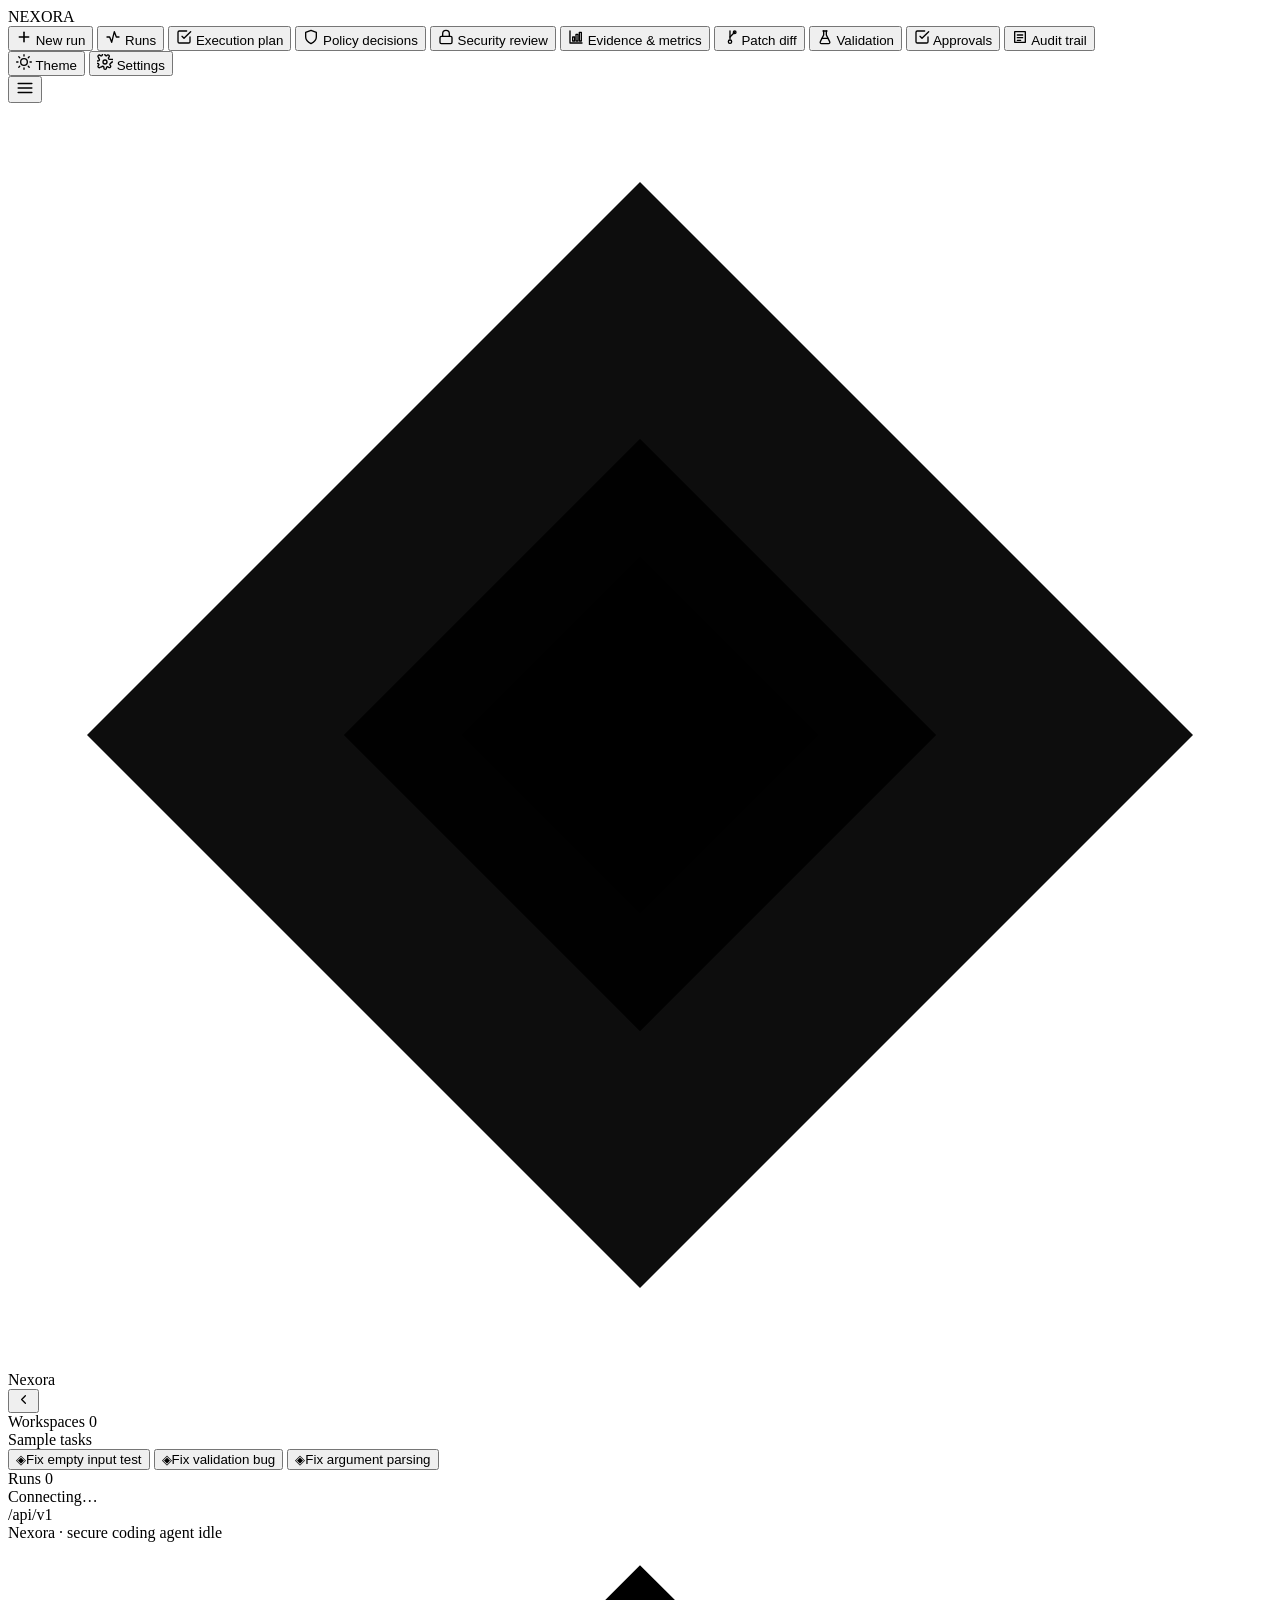
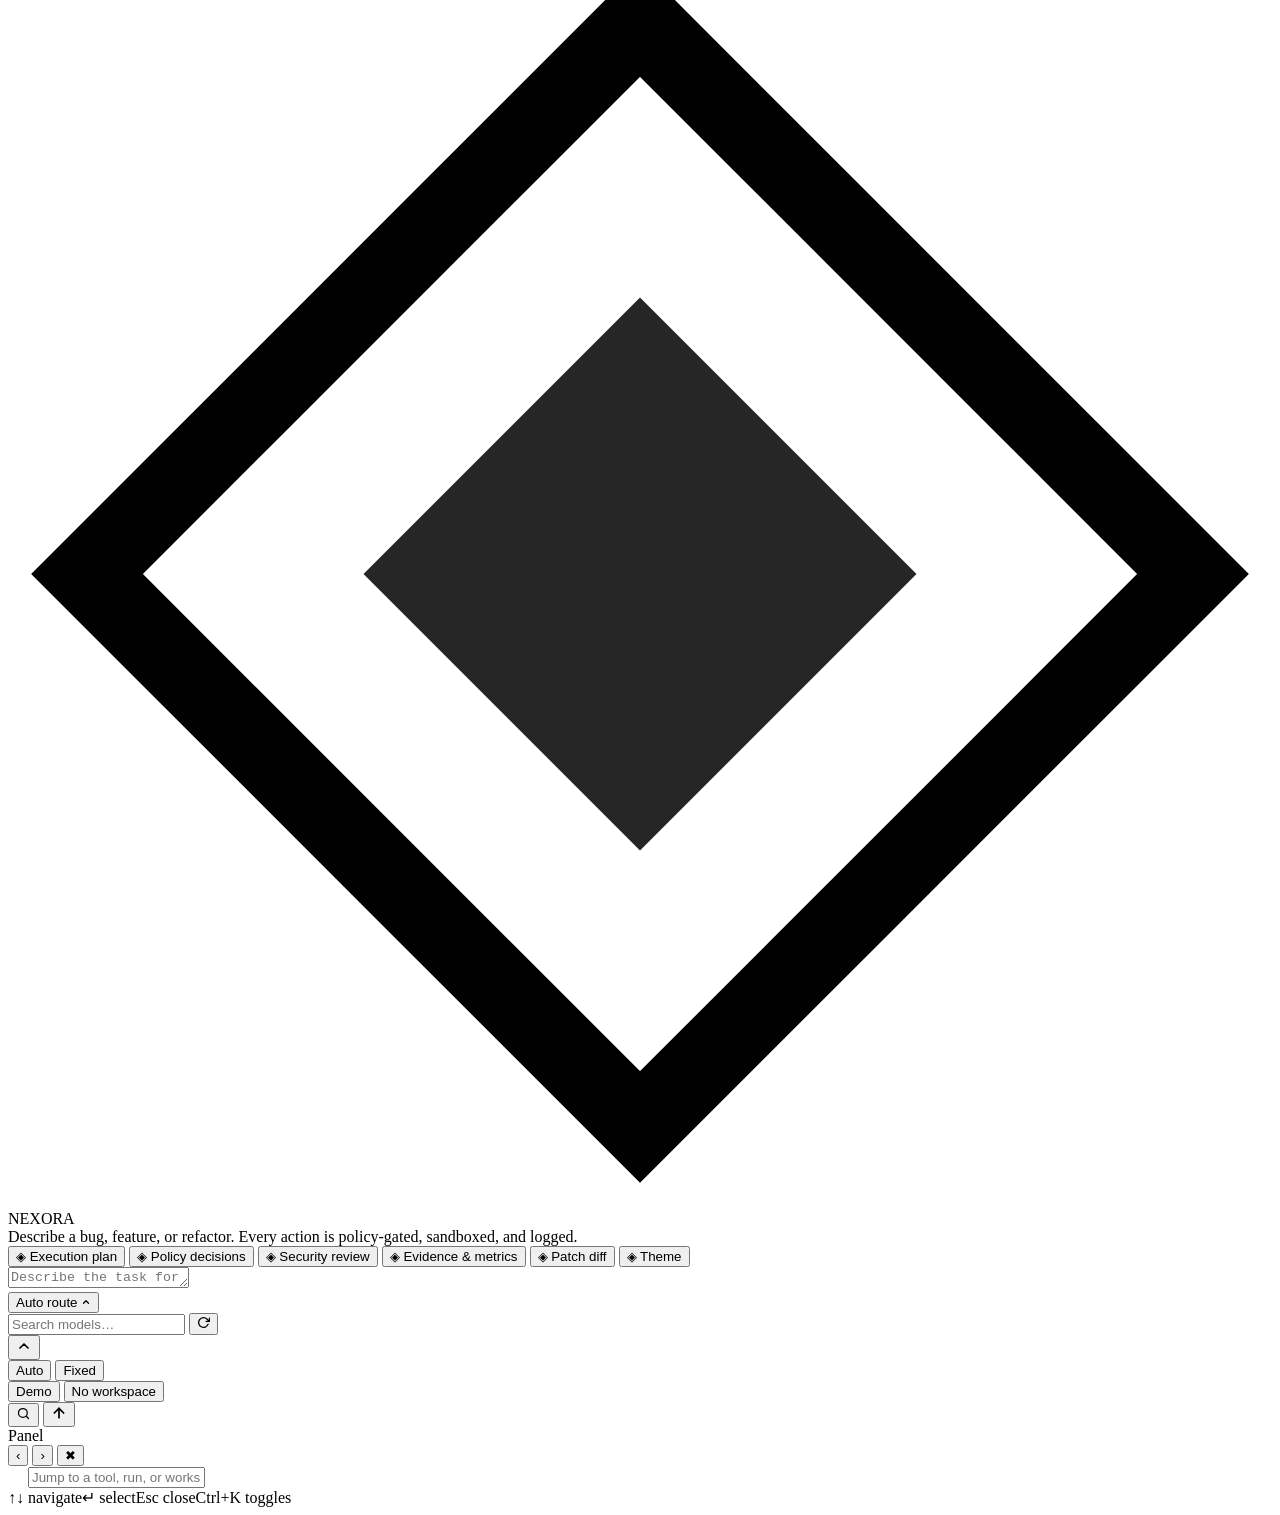
==== nexora/frontend/index.html @ 31b17d99 "Add Nexora implementation: backend, frontend, architecture docs, and fixtures" ====
﻿<!DOCTYPE html>
<html lang="en">
<head>
  <meta charset="UTF-8">
  <meta name="viewport" content="width=device-width, initial-scale=1.0">
  <meta name="description" content="Nexora — secure, token-efficient adaptive coding agent">
  <title>Nexora</title>
  <link rel="icon" href="data:image/svg+xml,%3Csvg xmlns='http://www.w3.org/2000/svg' viewBox='0 0 32 32'%3E%3Cpath d='M16 3 29 16 16 29 3 16Z' fill='%2300d4ff'/%3E%3Cpath d='M16 9l7 7-7 7-7-7Z' fill='%23ffd700'/%3E%3C/svg%3E">
  <link rel="stylesheet" href="/styles/odysseus.css?v=5">
  <link rel="stylesheet" href="/styles/theme-neon-gold.css?v=5">
</head>
<body>

  <!-- ============================================================ boot -->
  <div id="app-loader">
    <div class="loader-mark">NEXO<span class="gold">RA</span></div>
    <div class="loader-bar"><i></i></div>
  </div>

  <!-- ============================================================ icon rail -->
  <div class="icon-rail" id="icon-rail" role="navigation" aria-label="Tool rail">
    <div class="rail-resize-handle" id="rail-resize-handle" aria-hidden="true"></div>

    <button class="icon-rail-btn rail-new-chat" id="rail-new-run" title="New run">
      <svg width="16" height="16" viewBox="0 0 24 24" fill="none" stroke="currentColor" stroke-width="2.4" stroke-linecap="round" stroke-linejoin="round"><line x1="12" y1="5" x2="12" y2="19"/><line x1="5" y1="12" x2="19" y2="12"/></svg>
      <span class="rail-hover-label">New run</span>
    </button>

    <button class="icon-rail-btn" data-tool="runs" title="Runs">
      <svg width="16" height="16" viewBox="0 0 24 24" fill="none" stroke="currentColor" stroke-width="2" stroke-linecap="round" stroke-linejoin="round"><path d="M3 12h4l3 8 4-16 3 8h4"/></svg>
      <span class="rail-hover-label">Runs</span>
    </button>
    <button class="icon-rail-btn" data-tool="plan" title="Plan">
      <svg width="16" height="16" viewBox="0 0 24 24" fill="none" stroke="currentColor" stroke-width="2" stroke-linecap="round" stroke-linejoin="round"><path d="M9 11l3 3L22 4"/><path d="M21 12v7a2 2 0 0 1-2 2H5a2 2 0 0 1-2-2V5a2 2 0 0 1 2-2h11"/></svg>
      <span class="rail-hover-label">Execution plan</span>
    </button>
    <button class="icon-rail-btn" data-tool="policy" title="Policy feed">
      <svg width="16" height="16" viewBox="0 0 24 24" fill="none" stroke="currentColor" stroke-width="2" stroke-linecap="round" stroke-linejoin="round"><path d="M12 22s8-4 8-10V5l-8-3-8 3v7c0 6 8 10 8 10z"/></svg>
      <span class="rail-hover-label">Policy decisions</span>
    </button>
    <button class="icon-rail-btn" data-tool="security" title="Security review">
      <svg width="16" height="16" viewBox="0 0 24 24" fill="none" stroke="currentColor" stroke-width="2" stroke-linecap="round" stroke-linejoin="round"><rect x="3" y="11" width="18" height="11" rx="2"/><path d="M7 11V7a5 5 0 0 1 10 0v4"/></svg>
      <span class="rail-hover-label">Security review</span>
    </button>
    <button class="icon-rail-btn" data-tool="evidence" title="Evidence">
      <svg width="16" height="16" viewBox="0 0 24 24" fill="none" stroke="currentColor" stroke-width="2" stroke-linecap="round" stroke-linejoin="round"><path d="M3 3v18h18"/><rect x="7" y="12" width="3" height="6"/><rect x="12" y="8" width="3" height="10"/><rect x="17" y="5" width="3" height="13"/></svg>
      <span class="rail-hover-label">Evidence &amp; metrics</span>
    </button>
    <button class="icon-rail-btn" data-tool="patch" title="Patch diff">
      <svg width="16" height="16" viewBox="0 0 24 24" fill="none" stroke="currentColor" stroke-width="2" stroke-linecap="round" stroke-linejoin="round"><path d="M12 3v12"/><circle cx="12" cy="19" r="2.5"/><path d="M19 5l-7 7"/><circle cx="19" cy="5" r="2"/></svg>
      <span class="rail-hover-label">Patch diff</span>
    </button>
    <button class="icon-rail-btn" data-tool="tests" title="Validation">
      <svg width="16" height="16" viewBox="0 0 24 24" fill="none" stroke="currentColor" stroke-width="2" stroke-linecap="round" stroke-linejoin="round"><path d="M9 3h6"/><path d="M10 3v6L5 19a2 2 0 0 0 1.7 3h10.6A2 2 0 0 0 19 19l-5-10V3"/></><path d="M7.5 14h9"/></svg>
      <span class="rail-hover-label">Validation</span>
    </button>
    <button class="icon-rail-btn" data-tool="approvals" title="Approvals">
      <svg width="16" height="16" viewBox="0 0 24 24" fill="none" stroke="currentColor" stroke-width="2" stroke-linecap="round" stroke-linejoin="round"><path d="M9 11l3 3L22 4"/><path d="M21 12v7a2 2 0 0 1-2 2H5a2 2 0 0 1-2-2V5a2 2 0 0 1 2-2h11"/></svg>
      <span class="rail-hover-label">Approvals</span>
    </button>
    <button class="icon-rail-btn" data-tool="audit" title="Audit trail">
      <svg width="16" height="16" viewBox="0 0 24 24" fill="none" stroke="currentColor" stroke-width="2" stroke-linecap="round" stroke-linejoin="round"><path d="M4 4h16v16H4z"/><path d="M8 9h8M8 13h8M8 17h5"/></svg>
      <span class="rail-hover-label">Audit trail</span>
    </button>

    <div class="rail-separator"></div>
    <div class="rail-spacer"></div>
    <div class="rail-separator"></div>

    <button class="icon-rail-btn" data-tool="theme" title="Theme">
      <svg width="16" height="16" viewBox="0 0 24 24" fill="none" stroke="currentColor" stroke-width="2" stroke-linecap="round" stroke-linejoin="round"><circle cx="12" cy="12" r="5"/><path d="M12 1v2M12 21v2M4.2 4.2l1.4 1.4M18.4 18.4l1.4 1.4M1 12h2M21 12h2M4.2 19.8l1.4-1.4M18.4 5.6l1.4-1.4"/></svg>
      <span class="rail-hover-label">Theme</span>
    </button>
    <button class="icon-rail-btn" data-tool="settings" title="Settings">
      <svg width="16" height="16" viewBox="0 0 24 24" fill="none" stroke="currentColor" stroke-width="2" stroke-linecap="round" stroke-linejoin="round"><circle cx="12" cy="12" r="3"/><path d="M19.4 15a1.6 1.6 0 0 0 .3 1.8l.1.1a2 2 0 1 1-2.8 2.8l-.1-.1a1.6 1.6 0 0 0-2.7 1.1V21a2 2 0 1 1-4 0v-.1A1.6 1.6 0 0 0 7 19.4a1.6 1.6 0 0 0-1.8.3l-.1.1a2 2 0 1 1-2.8-2.8l.1-.1a1.6 1.6 0 0 0-1.1-2.7H1a2 2 0 1 1 0-4h.1A1.6 1.6 0 0 0 2.6 7a1.6 1.6 0 0 0-.3-1.8l-.1-.1a2 2 0 1 1 2.8-2.8l.1.1a1.6 1.6 0 0 0 1.8.3H7a1.6 1.6 0 0 0 1-1.5V1a2 2 0 1 1 4 0v.1a1.6 1.6 0 0 0 1 1.5 1.6 1.6 0 0 0 1.8-.3l.1-.1a2 2 0 1 1 2.8 2.8l-.1.1a1.6 1.6 0 0 0-.3 1.8V7a1.6 1.6 0 0 0 1.5 1H23a2 2 0 1 1 0 4h-.1a1.6 1.6 0 0 0-1.5 1z"/></svg>
      <span class="rail-hover-label">Settings</span>
    </button>
  </div>

  <button class="hamburger-btn" id="hamburger-btn" title="Toggle sidebar (Ctrl+B)" aria-label="Toggle sidebar">
    <svg width="18" height="18" viewBox="0 0 24 24" fill="none" stroke="currentColor" stroke-width="2.2" stroke-linecap="round"><line x1="3" y1="6" x2="21" y2="6"/><line x1="3" y1="12" x2="21" y2="12"/><line x1="3" y1="18" x2="21" y2="18"/></svg>
  </button>

  <!-- ============================================================ sidebar -->
  <nav class="sidebar" id="sidebar" aria-label="Sidebar">
    <div class="sidebar-resize-handle" id="sidebar-resize-handle" aria-hidden="true"></div>

    <div class="sidebar-header">
      <div class="sidebar-brand" id="sidebar-brand" title="New run">
        <svg viewBox="0 0 32 32" aria-hidden="true">
          <defs>
            <linearGradient id="nxG" x1="0%" y1="0%" x2="100%" y2="100%">
              <stop offset="0%" stop-color="var(--accent)"/>
              <stop offset="100%" stop-color="var(--gold)"/>
            </linearGradient>
          </defs>
          <path d="M16 2 30 16 16 30 2 16Z" fill="url(#nxG)" opacity="0.95"/>
          <path d="M16 8.5 23.5 16 16 23.5 8.5 16Z" fill="var(--bg)" opacity="0.9"/>
          <path d="M16 11.5 20.5 16 16 20.5 11.5 16Z" fill="var(--gold)"/>
        </svg>
        <span class="sidebar-brand-title">Nex<span class="gold">ora</span></span>
      </div>
      <button class="btn-icon" id="btn-collapse-sidebar" title="Collapse sidebar" aria-label="Collapse sidebar">
        <svg width="15" height="15" viewBox="0 0 24 24" fill="none" stroke="currentColor" stroke-width="2" stroke-linecap="round" stroke-linejoin="round"><polyline points="15 18 9 12 15 6"/></svg>
      </button>
    </div>

    <div class="sidebar-body">
      <div class="sidebar-section">
        <div class="section-label">
          <span>Workspaces</span>
          <span class="count" id="ws-count">0</span>
        </div>
        <div id="nav-workspaces" role="listbox" aria-label="Workspaces"></div>
      </div>

      <div class="sidebar-section">
        <div class="section-label">
          <span>Sample tasks</span>
        </div>
        <button class="list-item sample-task" data-sample="calculator">
          <span class="lead-ico">◈</span><span class="grow">Fix empty input test</span>
        </button>
        <button class="list-item sample-task" data-sample="api">
          <span class="lead-ico">◈</span><span class="grow">Fix validation bug</span>
        </button>
        <button class="list-item sample-task" data-sample="cli">
          <span class="lead-ico">◈</span><span class="grow">Fix argument parsing</span>
        </button>
      </div>

      <div class="sidebar-section">
        <div class="section-label">
          <span>Runs</span>
          <span class="count" id="runs-count">0</span>
        </div>
        <div id="nav-runs" role="list"></div>
      </div>
    </div>

    <div class="sidebar-user-bar">
      <div class="conn-row">
        <span class="conn-dot" id="conn-dot"></span>
        <span class="grow" id="conn-text">Connecting…</span>
      </div>
      <div class="sidebar-user-meta" id="conn-meta">/api/v1</div>
    </div>
  </nav>

  <!-- ============================================================ chat -->
  <main class="chat-container welcome-active" id="chat-container" aria-label="Chat area">

    <div class="chat-top-bar">
      <div class="chat-meta-overlay" id="chat-meta">
        <span class="chat-meta-title" id="chat-meta-title">Nexora · secure coding agent</span>
        <span class="chat-status-pill" id="chat-status">idle</span>
        <span class="chat-cost" id="chat-cost" hidden>0 tok</span>
      </div>
    </div>

    <div id="welcome-screen" class="welcome-screen">
      <div class="welcome-name">
        <svg viewBox="0 0 32 32" aria-hidden="true">
          <path d="M16 2 30 16 16 30 2 16Z" fill="none" stroke="currentColor" stroke-width="2"/>
          <path d="M16 9 23 16 16 23 9 16Z" fill="currentColor" opacity="0.85"/>
        </svg>
        <span>NEX<span class="gold">ORA</span></span>
      </div>
      <div class="welcome-sub" id="welcome-sub">Describe a bug, feature, or refactor. Every action is policy-gated, sandboxed, and logged.</div>
      <div class="welcome-tip" id="welcome-tip"></div>
      <div class="welcome-chips">
        <button class="welcome-chip" data-tool="plan">◈ Execution plan</button>
        <button class="welcome-chip" data-tool="policy">◈ Policy decisions</button>
        <button class="welcome-chip" data-tool="security">◈ Security review</button>
        <button class="welcome-chip" data-tool="evidence">◈ Evidence &amp; metrics</button>
        <button class="welcome-chip" data-tool="patch">◈ Patch diff</button>
        <button class="welcome-chip" data-tool="theme">◈ Theme</button>
      </div>
    </div>

    <div id="chat-history" class="chat-history" role="log" aria-live="polite"></div>

    <div class="attach-strip" id="attach-strip"></div>

    <!-- composer -->
    <div class="chat-input-bar" id="chat-input-bar">
      <div class="chat-input-top">
        <div id="message-ghost" class="ghost-text-overlay" aria-hidden="true"></div>
        <textarea id="message" rows="1" autocomplete="off" aria-label="Task input" placeholder="Describe the task for the agent…"></textarea>

        <div class="model-picker-wrap" id="model-picker-wrap">
          <button type="button" class="model-picker-btn" id="model-picker-btn" title="Routing / model">
            <span id="model-picker-label">Auto route</span>
            <svg width="10" height="10" viewBox="0 0 24 24" fill="none" stroke="currentColor" stroke-width="3" stroke-linecap="round" stroke-linejoin="round"><polyline points="6 15 12 9 18 15"/></svg>
          </button>
          <div class="model-picker-menu hidden" id="model-picker-menu">
            <div class="model-picker-search-row">
              <input type="text" id="model-picker-search" class="model-picker-search" placeholder="Search models…" autocomplete="off" aria-label="Search models">
              <button class="btn-icon" id="model-picker-refresh" title="Reload model registry" aria-label="Reload model registry">
                <svg width="13" height="13" viewBox="0 0 24 24" fill="none" stroke="currentColor" stroke-width="2.4" stroke-linecap="round" stroke-linejoin="round"><polyline points="23 4 23 10 17 10"/><path d="M20.5 15a9 9 0 1 1-2.1-9.4L23 10"/></svg>
              </button>
            </div>
            <div class="model-picker-list" id="model-picker-list"></div>
          </div>
        </div>
      </div>

      <div class="pinned-tools-bar" id="pinned-tools-bar"></div>

      <div class="chat-input-bottom">
        <div class="chat-input-left">
          <div class="overflow-wrapper">
            <button type="button" class="input-icon-btn" id="overflow-plus-btn" title="Tools" aria-label="Tools" aria-haspopup="true" aria-expanded="false">
              <svg width="16" height="16" viewBox="0 0 24 24" fill="none" stroke="currentColor" stroke-width="2.5" stroke-linecap="round" stroke-linejoin="round"><polyline points="6 15 12 9 18 15"/></svg>
            </button>
            <div id="overflow-menu" class="overflow-menu hidden" role="menu"></div>
          </div>

          <div class="mode-toggle" id="routing-mode-toggle" role="group" aria-label="Routing mode">
            <button type="button" data-mode="auto" class="active">Auto</button>
            <button type="button" data-mode="fixed">Fixed</button>
          </div>

          <button class="budget-chip" id="budget-chip" title="Budget profile">Demo</button>
          <button class="budget-chip" id="workspace-chip" title="Workspace">No workspace</button>
        </div>

        <div class="chat-input-right">
          <button class="btn-icon" id="btn-cmdk" title="Command palette (Ctrl+K)" aria-label="Command palette">
            <svg width="15" height="15" viewBox="0 0 24 24" fill="none" stroke="currentColor" stroke-width="2" stroke-linecap="round"><circle cx="11" cy="11" r="7"/><path d="M20 20l-3.5-3.5"/></svg>
          </button>
          <button class="send-btn" id="send-btn" title="Run task" aria-label="Run task">
            <svg width="16" height="16" viewBox="0 0 24 24" fill="none" stroke="currentColor" stroke-width="2.6" stroke-linecap="round" stroke-linejoin="round"><line x1="12" y1="19" x2="12" y2="5"/><polyline points="5 12 12 5 19 12"/></svg>
          </button>
        </div>
      </div>
    </div>
  </main>

  <!-- ============================================================ tool modal -->
  <div class="modal hidden" id="tool-modal" role="dialog" aria-modal="true" aria-labelledby="tool-modal-title">
    <div class="modal-content" id="tool-modal-content">
      <div class="modal-header" id="tool-modal-header">
        <div class="modal-title">
          <span id="tool-modal-title">Panel</span>
          <span class="modal-subtitle" id="tool-modal-subtitle"></span>
        </div>
        <button class="btn-icon" id="tool-modal-prev" title="Previous panel" aria-label="Previous panel">‹</button>
        <button class="btn-icon" id="tool-modal-next" title="Next panel" aria-label="Next panel">›</button>
        <button class="close-btn" id="tool-modal-close" aria-label="Close">✖</button>
      </div>
      <nav class="admin-tabs" id="tool-modal-tabs"></nav>
      <div class="modal-body" id="tool-modal-body"></div>
      <div class="modal-footer" id="tool-modal-footer"></div>
    </div>
  </div>

  <!-- ============================================================ command palette -->
  <div class="cmdk-overlay hidden" id="cmdk-overlay">
    <div class="cmdk" role="dialog" aria-modal="true" aria-label="Command palette">
      <div class="cmdk-input-row">
        <svg width="16" height="16" viewBox="0 0 24 24" fill="none" stroke="var(--color-muted)" stroke-width="2" stroke-linecap="round"><circle cx="11" cy="11" r="7"/><path d="M20 20l-3.5-3.5"/></svg>
        <input type="text" id="cmdk-input" class="cmdk-input" placeholder="Jump to a tool, run, or workspace…" autocomplete="off" aria-label="Command palette input">
      </div>
      <div class="cmdk-list" id="cmdk-list"></div>
      <div class="cmdk-foot">
        <span>↑↓ navigate</span><span>↵ select</span><span>Esc close</span><span>Ctrl+K toggles</span>
      </div>
    </div>
  </div>

  <div class="toast-container" id="toast-container" aria-live="polite"></div>

  <script type="module" src="/js/app.js?v=5"></script>
</body>
</html>
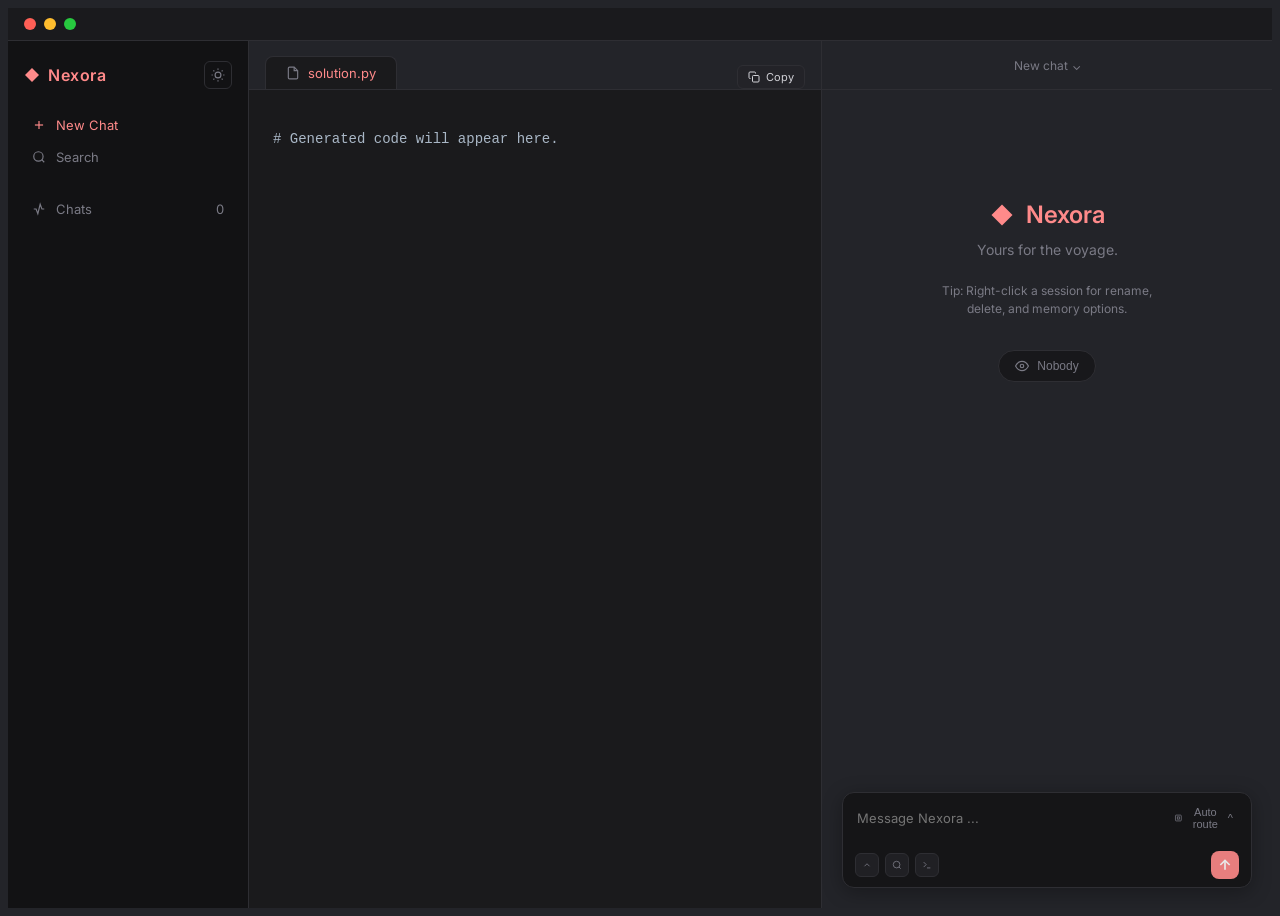
==== commit 16bc596a: "feat(agent): repair IDE interface and implement LLM token optimization suite - Fix frontend code pan" ====
--- a/nexora/frontend/index.html
+++ b/nexora/frontend/index.html
@@ -1,276 +1,419 @@
-﻿<!DOCTYPE html>
+<!DOCTYPE html>
 <html lang="en">
 <head>
   <meta charset="UTF-8">
   <meta name="viewport" content="width=device-width, initial-scale=1.0">
   <meta name="description" content="Nexora — secure, token-efficient adaptive coding agent">
   <title>Nexora</title>
-  <link rel="icon" href="data:image/svg+xml,%3Csvg xmlns='http://www.w3.org/2000/svg' viewBox='0 0 32 32'%3E%3Cpath d='M16 3 29 16 16 29 3 16Z' fill='%2300d4ff'/%3E%3Cpath d='M16 9l7 7-7 7-7-7Z' fill='%23ffd700'/%3E%3C/svg%3E">
-  <link rel="stylesheet" href="/styles/odysseus.css?v=5">
-  <link rel="stylesheet" href="/styles/theme-neon-gold.css?v=5">
+  <style>
+    @import url('https://fonts.googleapis.com/css2?family=Inter:wght@400;500;600&family=JetBrains+Mono:wght@400;500&display=swap');
+
+    :root {
+      --bg-main: #232429;
+      --bg-sidebar: #121214;
+      --bg-input: #151517;
+      --text-dim: #7a7a85;
+      --text-light: #d1d1d6;
+      --brand: #ff8a8a; /* Odysseus Red */
+      --green: #4ade80;
+      --border: #2e2e33;
+      --border-light: #3e3e44;
+      
+      font-family: 'Inter', system-ui, sans-serif;
+      font-size: 13px;
+      color: var(--text-dim);
+    }
+    
+    :root.light {
+      --bg-main: #f3f4f6;
+      --bg-sidebar: #ffffff;
+      --bg-input: #ffffff;
+      --text-dim: #64748b;
+      --text-light: #0f172a;
+      --brand: #e11d48;
+      --border: #e2e8f0;
+      --border-light: #cbd5e1;
+    }
+    :root.light body { background-color: var(--bg-main); color: var(--text-dim); }
+    :root.light .titlebar { background-color: #e2e8f0; }
+    :root.light .ide-pane { background-color: #f8fafc; }
+    :root.light .ide-tabs { background-color: #f1f5f9; }
+    :root.light .ide-tab { background-color: #ffffff; color: var(--text-light); }
+    :root.light .ide-content { color: #1e293b; }
+    :root.light .msg { background: #ffffff; color: var(--text-light); }
+    :root.light .msg-user { background: #e2e8f0; }
+    :root.light .btn-nobody { background: #ffffff; }
+    :root.light .action-btn { background: #ffffff; color: var(--text-dim); }
+    :root.light .input-wrapper { background-color: var(--bg-input); }
+    :root.light #nav-runs .list-item:hover, :root.light #nav-runs .list-item.active { background: #e2e8f0; color: var(--text-light); }
+    
+    .theme-toggle-btn { background: transparent; border: 1px solid var(--border); color: var(--text-dim); width: 28px; height: 28px; border-radius: 6px; display: flex; align-items: center; justify-content: center; cursor: pointer; transition: all 0.2s; }
+    .theme-toggle-btn:hover { color: var(--brand); border-color: var(--brand); }
+    .ide-action-btn { background: #232328; border: 1px solid var(--border); color: var(--text-light); padding: 4px 10px; border-radius: 6px; font-size: 11px; font-family: inherit; display: flex; align-items: center; gap: 6px; cursor: pointer; transition: all 0.2s; }
+    .ide-action-btn:hover { background: #2f2f35; color: var(--brand); border-color: var(--brand); }
+    :root.light .ide-action-btn { background: #ffffff; border-color: #e2e8f0; color: #1e293b; }
+    body { background-color: var(--bg-main); display: flex; flex-direction: column; height: 100vh; overflow: hidden; }
+
+    /* Fake macOS Titlebar */
+    .titlebar {
+      height: 32px; background-color: #1a1a1d; display: flex; align-items: center; padding: 0 16px; border-bottom: 1px solid var(--border); -webkit-app-region: drag;
+    }
+    .traffic-lights { display: flex; gap: 8px; }
+    .traffic-lights div { width: 12px; height: 12px; border-radius: 50%; }
+    .close-btn-mac { background-color: #ff5f56; }
+    .min-btn-mac { background-color: #ffbd2e; }
+    .max-btn-mac { background-color: #27c93f; }
+
+    /* App Body Split Layout */
+    .app-body { display: flex; flex: 1; overflow: hidden; }
+
+    /* Sidebar (Unified Icon Rail + Sidebar) */
+    .sidebar {
+      width: 240px; background-color: var(--bg-sidebar); display: flex; flex-direction: column; border-right: 1px solid var(--border); overflow-y: auto; flex-shrink: 0;
+    }
+
+    .sidebar-header { padding: 20px 16px; display: flex; align-items: center; justify-content: space-between; }
+    .brand-logo { color: var(--brand); font-weight: 600; font-size: 16px; display: flex; align-items: center; gap: 8px; letter-spacing: 0.5px; }
+    .brand-logo svg { width: 16px; height: 16px; fill: var(--brand); }
+
+    .nav-list { display: flex; flex-direction: column; gap: 4px; padding: 0 12px; }
+    .nav-item {
+      display: flex; align-items: center; justify-content: space-between; padding: 8px 12px; border-radius: 6px;
+      color: var(--text-dim); text-decoration: none; cursor: pointer; background: transparent; border: none; font-family: inherit; font-size: 13px; width: 100%; text-align: left; transition: background 0.2s, color 0.2s;
+    }
+    .nav-item:hover, .nav-item.active { background-color: #1e1e22; color: var(--text-light); }
+    .nav-item-left { display: flex; align-items: center; gap: 10px; }
+    .nav-item-left svg { width: 14px; height: 14px; stroke: currentColor; stroke-width: 2; fill: none; }
+    .nav-section { margin-bottom: 16px; }
+
+    /* IDE Editor Pane (Middle) */
+    .ide-pane {
+      flex: 1;
+      background-color: #1a1a1c;
+      border-right: 1px solid var(--border);
+      display: flex;
+      flex-direction: column;
+      overflow: hidden;
+    }
+    .ide-tabs {
+      height: 48px;
+      background-color: var(--bg-main);
+      border-bottom: 1px solid var(--border);
+      display: flex;
+      align-items: flex-end;
+      padding: 0 16px;
+      gap: 4px;
+    }
+    .ide-tab {
+      padding: 8px 20px;
+      background-color: #1a1a1c;
+      color: var(--text-light);
+      border-radius: 8px 8px 0 0;
+      border: 1px solid var(--border);
+      border-bottom: none;
+      font-size: 13px;
+      cursor: pointer;
+      display: flex;
+      align-items: center;
+      gap: 8px;
+    }
+    .ide-tab.active {
+      color: var(--brand);
+    }
+    .ide-tab svg { width: 14px; height: 14px; }
+    .ide-content {
+      flex: 1;
+      padding: 24px;
+      color: #a9b7c6;
+      font-family: 'JetBrains Mono', monospace;
+      font-size: 14px;
+      overflow: auto;
+      line-height: 1.6;
+    }
+    .code-keyword { color: #cc7832; }
+    .code-string { color: #6a8759; }
+    .code-func { color: #ffc66d; }
+    .code-comment { color: #808080; }
+
+    /* Chat Area (Right) */
+    .main-area { 
+      width: 450px; flex-shrink: 0; display: flex; flex-direction: column; position: relative; background-color: var(--bg-main);
+    }
+    .top-nav { height: 48px; display: flex; justify-content: center; align-items: center; font-size: 12px; border-bottom: 1px solid var(--border); }
+    .chat-container { flex: 1; display: flex; flex-direction: column; align-items: center; padding: 20px; overflow-y: auto; }
+
+    /* Welcome Screen */
+    .welcome-center { margin-top: 10vh; display: flex; flex-direction: column; align-items: center; text-align: center; }
+    .welcome-logo { font-size: 24px; font-weight: 600; color: var(--brand); display: flex; align-items: center; gap: 12px; margin-bottom: 12px; }
+    .welcome-logo svg { width: 24px; height: 24px; fill: var(--brand); }
+    .welcome-sub { font-size: 14px; margin-bottom: 24px; }
+    .welcome-tip { font-size: 12px; max-width: 250px; line-height: 1.5; margin-bottom: 32px; }
+    .btn-nobody { display: flex; align-items: center; gap: 8px; background: #18181b; border: 1px solid var(--border); padding: 8px 16px; border-radius: 20px; color: var(--text-dim); font-size: 12px; cursor: pointer; }
+    .btn-nobody:hover { background: #202024; color: var(--text-light); }
+
+    /* Input Box */
+    .input-wrapper {
+      position: absolute; bottom: 20px; left: 20px; right: 20px;
+      background-color: var(--bg-input); border: 1px solid var(--border); border-radius: 12px; display: flex; flex-direction: column; box-shadow: 0 4px 20px rgba(0,0,0,0.3);
+    }
+    .input-top { display: flex; align-items: center; justify-content: space-between; padding: 12px; }
+    .input-textarea { background: transparent; border: none; color: var(--text-light); font-family: 'Inter', sans-serif; font-size: 13px; resize: none; width: 100%; outline: none; }
+    .model-selector { display: flex; align-items: center; gap: 4px; color: var(--text-dim); font-size: 11px; background: transparent; border: none; cursor: pointer; }
+    .model-selector:hover { color: var(--text-light); }
+    .input-bottom { display: flex; align-items: center; justify-content: space-between; padding: 8px 12px; }
+    .input-actions-left { display: flex; gap: 6px; }
+    .action-btn { background: #202024; border: 1px solid var(--border); color: var(--text-dim); width: 24px; height: 24px; border-radius: 6px; display: flex; align-items: center; justify-content: center; cursor: pointer; }
+    .action-btn:hover { background: #2a2a2f; color: var(--text-light); }
+    .input-actions-right { display: flex; align-items: center; gap: 8px; }
+    .toggle-group { display: flex; background: #101012; border: 1px solid var(--border); border-radius: 20px; padding: 2px; }
+    .toggle-btn { background: transparent; border: none; color: var(--text-dim); padding: 4px 10px; border-radius: 18px; font-size: 11px; cursor: pointer; }
+    .toggle-btn.active { background: #202024; color: var(--text-light); }
+    .send-btn { background: var(--brand); color: #fff; border: none; width: 28px; height: 28px; border-radius: 8px; display: flex; align-items: center; justify-content: center; cursor: pointer; opacity: 0.9; }
+    .send-btn:hover { opacity: 1; }
+
+    /* Required by app.js / Modals */
+    .hidden { display: none !important; }
+    #chat-history { width: 100%; margin-bottom: 150px; display: flex; flex-direction: column; gap: 12px; }
+    .msg { padding: 12px; border-radius: 8px; background: #1c1c20; color: var(--text-light); border: 1px solid var(--border); font-size: 12px; }
+    .msg-user { background: #232328; border-color: var(--border-light); }
+    
+    .modal { position: fixed; top: 0; left: 0; right: 0; bottom: 0; background: rgba(0,0,0,0.6); display: flex; align-items: center; justify-content: center; z-index: 1000; }
+    .modal-content { background: var(--bg-main); border: 1px solid var(--border); border-radius: 12px; width: 90vw; max-width: 900px; height: 80vh; display: flex; flex-direction: column; box-shadow: 0 10px 40px rgba(0,0,0,0.5); }
+    .modal-header { padding: 16px 24px; border-bottom: 1px solid var(--border); display: flex; justify-content: space-between; align-items: center; }
+    .modal-title { font-weight: 600; color: var(--text-light); }
+    .close-btn { background: transparent; border: none; color: var(--text-dim); cursor: pointer; font-size: 18px;}
+    .close-btn:hover { color: var(--brand); }
+    .admin-tabs { display: flex; gap: 16px; padding: 0 24px; border-bottom: 1px solid var(--border); overflow-x: auto; }
+    .admin-tab { padding: 12px 0; background: transparent; border: none; color: var(--text-dim); cursor: pointer; border-bottom: 2px solid transparent; }
+    .admin-tab.active { color: var(--brand); border-bottom-color: var(--brand); }
+    .modal-body { padding: 24px; flex: 1; overflow-y: auto; color: var(--text-light); }
+
+    /* Ensure dropdowns display over other elements */
+    #model-picker-menu { position: absolute; bottom: 100%; right: 0; background: var(--bg-input); border: 1px solid var(--border); padding: 8px; border-radius: 8px; margin-bottom: 8px; max-height: 250px; overflow-y: auto; z-index: 100; box-shadow: 0 4px 12px rgba(0,0,0,0.5); width: 250px; }
+    #model-picker-list { display: flex; flex-direction: column; gap: 4px; }
+    .model-option { padding: 8px; color: var(--text-light); cursor: pointer; border-radius: 4px; }
+    .model-option:hover { background: #202024; }
+    #model-picker-search { width: 100%; background: #101012; border: 1px solid var(--border); color: var(--text-light); padding: 6px; border-radius: 4px; margin-bottom: 8px; outline: none; }
+    #model-picker-search:focus { border-color: var(--brand); }
+    
+    .model-picker-item { background: transparent; border: 1px solid transparent; color: var(--text-light); text-align: left; padding: 8px 10px; border-radius: 6px; cursor: pointer; display: flex; flex-direction: column; gap: 4px; font-family: inherit; transition: background 0.1s; }
+    .model-picker-item:hover, .model-picker-item.selected { background: #202024; border-color: var(--border); }
+    .model-picker-item:disabled { opacity: 0.5; cursor: not-allowed; }
+    .mp-name { font-weight: 500; font-size: 13px; color: var(--text-light); }
+    .mp-meta { font-size: 11px; color: var(--text-dim); line-height: 1.3; }
+
+    /* Sidebar list item overrides for Chats / Runs */
+    #nav-runs { display: flex; flex-direction: column; gap: 2px; padding-left: 26px; margin-top: 4px; margin-bottom: 12px; max-height: 300px; overflow-y: auto; }
+    #nav-runs .list-item { 
+      background: transparent; border: none; color: var(--text-dim); text-align: left; 
+      padding: 6px 8px; border-radius: 4px; font-size: 11px; font-family: inherit; 
+      cursor: pointer; display: flex; align-items: center; gap: 6px; 
+    }
+    #nav-runs .list-item:hover, #nav-runs .list-item.active { background: #1e1e22; color: var(--text-light); }
+    #nav-runs .list-item .grow { flex: 1; overflow: hidden; text-overflow: ellipsis; white-space: nowrap; }
+    #nav-runs .list-item .item-meta { font-size: 9px; opacity: 0.5; }
+
+    /* Hide unused old Nexora containers but keep them in DOM for JS */
+    #icon-rail, #app-loader, .toast-container, #cmdk-overlay { display: none; }
+  </style>
 </head>
 <body>
-
-  <!-- ============================================================ boot -->
-  <div id="app-loader">
-    <div class="loader-mark">NEXO<span class="gold">RA</span></div>
-    <div class="loader-bar"><i></i></div>
+  <div class="titlebar">
+    <div class="traffic-lights">
+      <div class="close-btn-mac"></div>
+      <div class="min-btn-mac"></div>
+      <div class="max-btn-mac"></div>
+    </div>
   </div>
 
-  <!-- ============================================================ icon rail -->
-  <div class="icon-rail" id="icon-rail" role="navigation" aria-label="Tool rail">
-    <div class="rail-resize-handle" id="rail-resize-handle" aria-hidden="true"></div>
-
-    <button class="icon-rail-btn rail-new-chat" id="rail-new-run" title="New run">
-      <svg width="16" height="16" viewBox="0 0 24 24" fill="none" stroke="currentColor" stroke-width="2.4" stroke-linecap="round" stroke-linejoin="round"><line x1="12" y1="5" x2="12" y2="19"/><line x1="5" y1="12" x2="19" y2="12"/></svg>
-      <span class="rail-hover-label">New run</span>
-    </button>
-
-    <button class="icon-rail-btn" data-tool="runs" title="Runs">
-      <svg width="16" height="16" viewBox="0 0 24 24" fill="none" stroke="currentColor" stroke-width="2" stroke-linecap="round" stroke-linejoin="round"><path d="M3 12h4l3 8 4-16 3 8h4"/></svg>
-      <span class="rail-hover-label">Runs</span>
-    </button>
-    <button class="icon-rail-btn" data-tool="plan" title="Plan">
-      <svg width="16" height="16" viewBox="0 0 24 24" fill="none" stroke="currentColor" stroke-width="2" stroke-linecap="round" stroke-linejoin="round"><path d="M9 11l3 3L22 4"/><path d="M21 12v7a2 2 0 0 1-2 2H5a2 2 0 0 1-2-2V5a2 2 0 0 1 2-2h11"/></svg>
-      <span class="rail-hover-label">Execution plan</span>
-    </button>
-    <button class="icon-rail-btn" data-tool="policy" title="Policy feed">
-      <svg width="16" height="16" viewBox="0 0 24 24" fill="none" stroke="currentColor" stroke-width="2" stroke-linecap="round" stroke-linejoin="round"><path d="M12 22s8-4 8-10V5l-8-3-8 3v7c0 6 8 10 8 10z"/></svg>
-      <span class="rail-hover-label">Policy decisions</span>
-    </button>
-    <button class="icon-rail-btn" data-tool="security" title="Security review">
-      <svg width="16" height="16" viewBox="0 0 24 24" fill="none" stroke="currentColor" stroke-width="2" stroke-linecap="round" stroke-linejoin="round"><rect x="3" y="11" width="18" height="11" rx="2"/><path d="M7 11V7a5 5 0 0 1 10 0v4"/></svg>
-      <span class="rail-hover-label">Security review</span>
-    </button>
-    <button class="icon-rail-btn" data-tool="evidence" title="Evidence">
-      <svg width="16" height="16" viewBox="0 0 24 24" fill="none" stroke="currentColor" stroke-width="2" stroke-linecap="round" stroke-linejoin="round"><path d="M3 3v18h18"/><rect x="7" y="12" width="3" height="6"/><rect x="12" y="8" width="3" height="10"/><rect x="17" y="5" width="3" height="13"/></svg>
-      <span class="rail-hover-label">Evidence &amp; metrics</span>
-    </button>
-    <button class="icon-rail-btn" data-tool="patch" title="Patch diff">
-      <svg width="16" height="16" viewBox="0 0 24 24" fill="none" stroke="currentColor" stroke-width="2" stroke-linecap="round" stroke-linejoin="round"><path d="M12 3v12"/><circle cx="12" cy="19" r="2.5"/><path d="M19 5l-7 7"/><circle cx="19" cy="5" r="2"/></svg>
-      <span class="rail-hover-label">Patch diff</span>
-    </button>
-    <button class="icon-rail-btn" data-tool="tests" title="Validation">
-      <svg width="16" height="16" viewBox="0 0 24 24" fill="none" stroke="currentColor" stroke-width="2" stroke-linecap="round" stroke-linejoin="round"><path d="M9 3h6"/><path d="M10 3v6L5 19a2 2 0 0 0 1.7 3h10.6A2 2 0 0 0 19 19l-5-10V3"/></><path d="M7.5 14h9"/></svg>
-      <span class="rail-hover-label">Validation</span>
-    </button>
-    <button class="icon-rail-btn" data-tool="approvals" title="Approvals">
-      <svg width="16" height="16" viewBox="0 0 24 24" fill="none" stroke="currentColor" stroke-width="2" stroke-linecap="round" stroke-linejoin="round"><path d="M9 11l3 3L22 4"/><path d="M21 12v7a2 2 0 0 1-2 2H5a2 2 0 0 1-2-2V5a2 2 0 0 1 2-2h11"/></svg>
-      <span class="rail-hover-label">Approvals</span>
-    </button>
-    <button class="icon-rail-btn" data-tool="audit" title="Audit trail">
-      <svg width="16" height="16" viewBox="0 0 24 24" fill="none" stroke="currentColor" stroke-width="2" stroke-linecap="round" stroke-linejoin="round"><path d="M4 4h16v16H4z"/><path d="M8 9h8M8 13h8M8 17h5"/></svg>
-      <span class="rail-hover-label">Audit trail</span>
-    </button>
-
-    <div class="rail-separator"></div>
-    <div class="rail-spacer"></div>
-    <div class="rail-separator"></div>
-
-    <button class="icon-rail-btn" data-tool="theme" title="Theme">
-      <svg width="16" height="16" viewBox="0 0 24 24" fill="none" stroke="currentColor" stroke-width="2" stroke-linecap="round" stroke-linejoin="round"><circle cx="12" cy="12" r="5"/><path d="M12 1v2M12 21v2M4.2 4.2l1.4 1.4M18.4 18.4l1.4 1.4M1 12h2M21 12h2M4.2 19.8l1.4-1.4M18.4 5.6l1.4-1.4"/></svg>
-      <span class="rail-hover-label">Theme</span>
-    </button>
-    <button class="icon-rail-btn" data-tool="settings" title="Settings">
-      <svg width="16" height="16" viewBox="0 0 24 24" fill="none" stroke="currentColor" stroke-width="2" stroke-linecap="round" stroke-linejoin="round"><circle cx="12" cy="12" r="3"/><path d="M19.4 15a1.6 1.6 0 0 0 .3 1.8l.1.1a2 2 0 1 1-2.8 2.8l-.1-.1a1.6 1.6 0 0 0-2.7 1.1V21a2 2 0 1 1-4 0v-.1A1.6 1.6 0 0 0 7 19.4a1.6 1.6 0 0 0-1.8.3l-.1.1a2 2 0 1 1-2.8-2.8l.1-.1a1.6 1.6 0 0 0-1.1-2.7H1a2 2 0 1 1 0-4h.1A1.6 1.6 0 0 0 2.6 7a1.6 1.6 0 0 0-.3-1.8l-.1-.1a2 2 0 1 1 2.8-2.8l.1.1a1.6 1.6 0 0 0 1.8.3H7a1.6 1.6 0 0 0 1-1.5V1a2 2 0 1 1 4 0v.1a1.6 1.6 0 0 0 1 1.5 1.6 1.6 0 0 0 1.8-.3l.1-.1a2 2 0 1 1 2.8 2.8l-.1.1a1.6 1.6 0 0 0-.3 1.8V7a1.6 1.6 0 0 0 1.5 1H23a2 2 0 1 1 0 4h-.1a1.6 1.6 0 0 0-1.5 1z"/></svg>
-      <span class="rail-hover-label">Settings</span>
-    </button>
+  <div class="app-body">
+    <!-- Unified Sidebar combining Icon Rail + Sidebar -->
+    <div class="sidebar" id="sidebar">
+      <div class="sidebar-header">
+        <div class="brand-logo">
+          <svg viewBox="0 0 32 32"><path d="M16 2L30 16 16 30 2 16Z"/></svg>
+          Nexora
+        </div>
+        <button id="theme-toggle-btn" class="theme-toggle-btn" title="Toggle Light / Dark Theme">
+          <svg width="14" height="14" viewBox="0 0 24 24" fill="none" stroke="currentColor" stroke-width="2"><circle cx="12" cy="12" r="5"/><path d="M12 1v2M12 21v2M4.22 4.22l1.42 1.42M18.36 18.36l1.42 1.42M1 12h2M21 12h2M4.22 19.78l1.42-1.42M18.36 5.64l1.42-1.42"/></svg>
+        </button>
+      </div>
+
+      <div class="nav-list">
+        <!-- New Run / Search section -->
+        <div class="nav-section">
+          <button class="nav-item" id="rail-new-run" style="color: var(--brand);">
+            <div class="nav-item-left">
+              <svg viewBox="0 0 24 24"><line x1="12" y1="5" x2="12" y2="19"/><line x1="5" y1="12" x2="19" y2="12"/></svg>
+              New Chat
+            </div>
+          </button>
+          <button class="nav-item" id="btn-cmdk">
+            <div class="nav-item-left">
+              <svg viewBox="0 0 24 24"><circle cx="11" cy="11" r="8"/><line x1="21" y1="21" x2="16.65" y2="16.65"/></svg>
+              Search
+            </div>
+          </button>
+        </div>
+
+        <!-- Nexora Tools Section -->
+        <div class="nav-section">
+          <!-- Connect data-tool attributes from Nexora to the new UI -->
+          <button class="nav-item" data-tool="runs">
+            <div class="nav-item-left">
+              <svg viewBox="0 0 24 24"><path d="M3 12h4l3 8 4-16 3 8h4"/></svg>
+              Chats
+            </div>
+            <span id="runs-count">0</span>
+          </button>
+          <div id="nav-runs"></div>
+          
+
+
+        </div>
+
+
+      </div>
+    </div>
+
+    <!-- IDE Code Pane (Middle) -->
+    <div class="ide-pane">
+      <div class="ide-tabs">
+        <div class="ide-tab active">
+          <svg viewBox="0 0 24 24" fill="none" stroke="var(--text-dim)" stroke-width="2"><path d="M14 2H6a2 2 0 0 0-2 2v16a2 2 0 0 0 2 2h12a2 2 0 0 0 2-2V8z"/><polyline points="14 2 14 8 20 8"/></svg>
+          <span id="ide-tab-filename">solution.py</span>
+        </div>
+        <div style="flex: 1;"></div>
+        <button id="copy-code-btn" class="ide-action-btn" title="Copy code to clipboard">
+          <svg width="12" height="12" viewBox="0 0 24 24" fill="none" stroke="currentColor" stroke-width="2"><rect x="9" y="9" width="13" height="13" rx="2" ry="2"/><path d="M5 15H4a2 2 0 0 1-2-2V4a2 2 0 0 1 2-2h9a2 2 0 0 1 2 2v1"/></svg>
+          <span id="copy-code-text">Copy</span>
+        </button>
+      </div>
+      <div class="ide-content">
+        <pre><code id="ide-code-block"># Generated code will appear here.</code></pre>
+      </div>
+    </div>
+
+    <!-- Chat Sidebar Area (Right) -->
+    <div class="main-area">
+      <div class="top-nav">
+        New chat <span style="margin-left: 4px;">⌄</span>
+      </div>
+
+      <div class="chat-container" id="chat-container">
+        <div id="welcome-screen" class="welcome-center">
+          <div class="welcome-logo">
+            <svg viewBox="0 0 32 32"><path d="M16 2L30 16 16 30 2 16Z"/></svg>
+            Nexora
+          </div>
+          <div class="welcome-sub">Yours for the voyage.</div>
+          <div class="welcome-tip">Tip: Right-click a session for rename, delete, and memory options.</div>
+          <button class="btn-nobody">
+            <svg width="14" height="14" viewBox="0 0 24 24" fill="none" stroke="currentColor" stroke-width="2"><path d="M1 12s4-8 11-8 11 8 11 8-4 8-11 8-11-8-11-8z"/><circle cx="12" cy="12" r="3"/></svg>
+            Nobody
+          </button>
+        </div>
+        <div id="chat-history"></div>
+      </div>
+
+      <div class="input-wrapper" id="chat-input-bar">
+        <div class="input-top">
+          <textarea id="message" class="input-textarea" rows="1" placeholder="Message Nexora ..."></textarea>
+          
+          <div style="position: relative;">
+            <button class="model-selector" id="model-picker-btn">
+              <svg width="12" height="12" viewBox="0 0 24 24" fill="none" stroke="currentColor" stroke-width="2"><rect x="4" y="4" width="16" height="16" rx="2" ry="2"/><rect x="9" y="9" width="6" height="6"/></svg>
+              <span id="model-picker-label">Auto route</span> 
+              <span>^</span>
+            </button>
+            <div id="model-picker-menu" class="hidden">
+              <input type="text" id="model-picker-search" placeholder="Search models...">
+              <div id="model-picker-list"></div>
+            </div>
+          </div>
+        </div>
+
+        <div class="input-bottom">
+          <div class="input-actions-left">
+            <button class="action-btn"><svg width="14" height="14" viewBox="0 0 24 24" fill="none" stroke="currentColor" stroke-width="2"><polyline points="18 15 12 9 6 15"/></svg></button>
+            <button class="action-btn"><svg width="14" height="14" viewBox="0 0 24 24" fill="none" stroke="currentColor" stroke-width="2"><circle cx="11" cy="11" r="8"/><line x1="21" y1="21" x2="16.65" y2="16.65"/></svg></button>
+            <button class="action-btn" id="overflow-plus-btn"><svg width="14" height="14" viewBox="0 0 24 24" fill="none" stroke="currentColor" stroke-width="2"><polyline points="4 17 10 11 4 5"/><line x1="12" y1="19" x2="20" y2="19"/></svg></button>
+          </div>
+          <div class="input-actions-right">
+            <button class="send-btn" id="send-btn">
+              <svg width="16" height="16" viewBox="0 0 24 24" fill="none" stroke="currentColor" stroke-width="2.5"><line x1="12" y1="19" x2="12" y2="5"/><polyline points="5 12 12 5 19 12"/></svg>
+            </button>
+          </div>
+        </div>
+      </div>
+    </div>
   </div>
 
-  <button class="hamburger-btn" id="hamburger-btn" title="Toggle sidebar (Ctrl+B)" aria-label="Toggle sidebar">
-    <svg width="18" height="18" viewBox="0 0 24 24" fill="none" stroke="currentColor" stroke-width="2.2" stroke-linecap="round"><line x1="3" y1="6" x2="21" y2="6"/><line x1="3" y1="12" x2="21" y2="12"/><line x1="3" y1="18" x2="21" y2="18"/></svg>
-  </button>
-
-  <!-- ============================================================ sidebar -->
-  <nav class="sidebar" id="sidebar" aria-label="Sidebar">
-    <div class="sidebar-resize-handle" id="sidebar-resize-handle" aria-hidden="true"></div>
-
-    <div class="sidebar-header">
-      <div class="sidebar-brand" id="sidebar-brand" title="New run">
-        <svg viewBox="0 0 32 32" aria-hidden="true">
-          <defs>
-            <linearGradient id="nxG" x1="0%" y1="0%" x2="100%" y2="100%">
-              <stop offset="0%" stop-color="var(--accent)"/>
-              <stop offset="100%" stop-color="var(--gold)"/>
-            </linearGradient>
-          </defs>
-          <path d="M16 2 30 16 16 30 2 16Z" fill="url(#nxG)" opacity="0.95"/>
-          <path d="M16 8.5 23.5 16 16 23.5 8.5 16Z" fill="var(--bg)" opacity="0.9"/>
-          <path d="M16 11.5 20.5 16 16 20.5 11.5 16Z" fill="var(--gold)"/>
-        </svg>
-        <span class="sidebar-brand-title">Nex<span class="gold">ora</span></span>
-      </div>
-      <button class="btn-icon" id="btn-collapse-sidebar" title="Collapse sidebar" aria-label="Collapse sidebar">
-        <svg width="15" height="15" viewBox="0 0 24 24" fill="none" stroke="currentColor" stroke-width="2" stroke-linecap="round" stroke-linejoin="round"><polyline points="15 18 9 12 15 6"/></svg>
-      </button>
-    </div>
-
-    <div class="sidebar-body">
-      <div class="sidebar-section">
-        <div class="section-label">
-          <span>Workspaces</span>
-          <span class="count" id="ws-count">0</span>
-        </div>
-        <div id="nav-workspaces" role="listbox" aria-label="Workspaces"></div>
-      </div>
-
-      <div class="sidebar-section">
-        <div class="section-label">
-          <span>Sample tasks</span>
-        </div>
-        <button class="list-item sample-task" data-sample="calculator">
-          <span class="lead-ico">◈</span><span class="grow">Fix empty input test</span>
-        </button>
-        <button class="list-item sample-task" data-sample="api">
-          <span class="lead-ico">◈</span><span class="grow">Fix validation bug</span>
-        </button>
-        <button class="list-item sample-task" data-sample="cli">
-          <span class="lead-ico">◈</span><span class="grow">Fix argument parsing</span>
-        </button>
-      </div>
-
-      <div class="sidebar-section">
-        <div class="section-label">
-          <span>Runs</span>
-          <span class="count" id="runs-count">0</span>
-        </div>
-        <div id="nav-runs" role="list"></div>
-      </div>
-    </div>
-
-    <div class="sidebar-user-bar">
-      <div class="conn-row">
-        <span class="conn-dot" id="conn-dot"></span>
-        <span class="grow" id="conn-text">Connecting…</span>
-      </div>
-      <div class="sidebar-user-meta" id="conn-meta">/api/v1</div>
-    </div>
-  </nav>
-
-  <!-- ============================================================ chat -->
-  <main class="chat-container welcome-active" id="chat-container" aria-label="Chat area">
-
-    <div class="chat-top-bar">
-      <div class="chat-meta-overlay" id="chat-meta">
-        <span class="chat-meta-title" id="chat-meta-title">Nexora · secure coding agent</span>
-        <span class="chat-status-pill" id="chat-status">idle</span>
-        <span class="chat-cost" id="chat-cost" hidden>0 tok</span>
-      </div>
-    </div>
-
-    <div id="welcome-screen" class="welcome-screen">
-      <div class="welcome-name">
-        <svg viewBox="0 0 32 32" aria-hidden="true">
-          <path d="M16 2 30 16 16 30 2 16Z" fill="none" stroke="currentColor" stroke-width="2"/>
-          <path d="M16 9 23 16 16 23 9 16Z" fill="currentColor" opacity="0.85"/>
-        </svg>
-        <span>NEX<span class="gold">ORA</span></span>
-      </div>
-      <div class="welcome-sub" id="welcome-sub">Describe a bug, feature, or refactor. Every action is policy-gated, sandboxed, and logged.</div>
-      <div class="welcome-tip" id="welcome-tip"></div>
-      <div class="welcome-chips">
-        <button class="welcome-chip" data-tool="plan">◈ Execution plan</button>
-        <button class="welcome-chip" data-tool="policy">◈ Policy decisions</button>
-        <button class="welcome-chip" data-tool="security">◈ Security review</button>
-        <button class="welcome-chip" data-tool="evidence">◈ Evidence &amp; metrics</button>
-        <button class="welcome-chip" data-tool="patch">◈ Patch diff</button>
-        <button class="welcome-chip" data-tool="theme">◈ Theme</button>
-      </div>
-    </div>
-
-    <div id="chat-history" class="chat-history" role="log" aria-live="polite"></div>
-
-    <div class="attach-strip" id="attach-strip"></div>
-
-    <!-- composer -->
-    <div class="chat-input-bar" id="chat-input-bar">
-      <div class="chat-input-top">
-        <div id="message-ghost" class="ghost-text-overlay" aria-hidden="true"></div>
-        <textarea id="message" rows="1" autocomplete="off" aria-label="Task input" placeholder="Describe the task for the agent…"></textarea>
-
-        <div class="model-picker-wrap" id="model-picker-wrap">
-          <button type="button" class="model-picker-btn" id="model-picker-btn" title="Routing / model">
-            <span id="model-picker-label">Auto route</span>
-            <svg width="10" height="10" viewBox="0 0 24 24" fill="none" stroke="currentColor" stroke-width="3" stroke-linecap="round" stroke-linejoin="round"><polyline points="6 15 12 9 18 15"/></svg>
-          </button>
-          <div class="model-picker-menu hidden" id="model-picker-menu">
-            <div class="model-picker-search-row">
-              <input type="text" id="model-picker-search" class="model-picker-search" placeholder="Search models…" autocomplete="off" aria-label="Search models">
-              <button class="btn-icon" id="model-picker-refresh" title="Reload model registry" aria-label="Reload model registry">
-                <svg width="13" height="13" viewBox="0 0 24 24" fill="none" stroke="currentColor" stroke-width="2.4" stroke-linecap="round" stroke-linejoin="round"><polyline points="23 4 23 10 17 10"/><path d="M20.5 15a9 9 0 1 1-2.1-9.4L23 10"/></svg>
-              </button>
-            </div>
-            <div class="model-picker-list" id="model-picker-list"></div>
-          </div>
-        </div>
-      </div>
-
-      <div class="pinned-tools-bar" id="pinned-tools-bar"></div>
-
-      <div class="chat-input-bottom">
-        <div class="chat-input-left">
-          <div class="overflow-wrapper">
-            <button type="button" class="input-icon-btn" id="overflow-plus-btn" title="Tools" aria-label="Tools" aria-haspopup="true" aria-expanded="false">
-              <svg width="16" height="16" viewBox="0 0 24 24" fill="none" stroke="currentColor" stroke-width="2.5" stroke-linecap="round" stroke-linejoin="round"><polyline points="6 15 12 9 18 15"/></svg>
-            </button>
-            <div id="overflow-menu" class="overflow-menu hidden" role="menu"></div>
-          </div>
-
-          <div class="mode-toggle" id="routing-mode-toggle" role="group" aria-label="Routing mode">
-            <button type="button" data-mode="auto" class="active">Auto</button>
-            <button type="button" data-mode="fixed">Fixed</button>
-          </div>
-
-          <button class="budget-chip" id="budget-chip" title="Budget profile">Demo</button>
-          <button class="budget-chip" id="workspace-chip" title="Workspace">No workspace</button>
-        </div>
-
-        <div class="chat-input-right">
-          <button class="btn-icon" id="btn-cmdk" title="Command palette (Ctrl+K)" aria-label="Command palette">
-            <svg width="15" height="15" viewBox="0 0 24 24" fill="none" stroke="currentColor" stroke-width="2" stroke-linecap="round"><circle cx="11" cy="11" r="7"/><path d="M20 20l-3.5-3.5"/></svg>
-          </button>
-          <button class="send-btn" id="send-btn" title="Run task" aria-label="Run task">
-            <svg width="16" height="16" viewBox="0 0 24 24" fill="none" stroke="currentColor" stroke-width="2.6" stroke-linecap="round" stroke-linejoin="round"><line x1="12" y1="19" x2="12" y2="5"/><polyline points="5 12 12 5 19 12"/></svg>
-          </button>
-        </div>
-      </div>
-    </div>
-  </main>
-
-  <!-- ============================================================ tool modal -->
-  <div class="modal hidden" id="tool-modal" role="dialog" aria-modal="true" aria-labelledby="tool-modal-title">
+  <!-- Hidden elements needed for app.js functionality -->
+  <div style="display: none;">
+    <div id="app-loader"></div>
+    <div id="icon-rail"></div>
+    <div id="ws-count"></div>
+    <div id="nav-workspaces"></div>
+    <div id="budget-chip"></div>
+    <div id="workspace-chip"></div>
+    <div class="toast-container" id="toast-container"></div>
+    <div id="overflow-menu" class="hidden"></div>
+    <div id="cmdk-overlay" class="hidden">
+      <div id="cmdk-input"></div>
+      <div id="cmdk-list"></div>
+    </div>
+  </div>
+
+  <!-- Tool Modal -->
+  <div class="modal hidden" id="tool-modal">
     <div class="modal-content" id="tool-modal-content">
       <div class="modal-header" id="tool-modal-header">
         <div class="modal-title">
           <span id="tool-modal-title">Panel</span>
-          <span class="modal-subtitle" id="tool-modal-subtitle"></span>
-        </div>
-        <button class="btn-icon" id="tool-modal-prev" title="Previous panel" aria-label="Previous panel">‹</button>
-        <button class="btn-icon" id="tool-modal-next" title="Next panel" aria-label="Next panel">›</button>
-        <button class="close-btn" id="tool-modal-close" aria-label="Close">✖</button>
-      </div>
-      <nav class="admin-tabs" id="tool-modal-tabs"></nav>
+          <span id="tool-modal-subtitle" style="margin-left:8px; font-weight:normal; font-size:12px; color:var(--text-dim);"></span>
+        </div>
+        <div>
+          <button id="tool-modal-prev" class="close-btn">‹</button>
+          <button id="tool-modal-next" class="close-btn">›</button>
+          <button id="tool-modal-close" class="close-btn" style="margin-left: 16px;">✖</button>
+        </div>
+      </div>
+      <div class="admin-tabs" id="tool-modal-tabs"></div>
       <div class="modal-body" id="tool-modal-body"></div>
-      <div class="modal-footer" id="tool-modal-footer"></div>
+      <div id="tool-modal-footer"></div>
     </div>
   </div>
-
-  <!-- ============================================================ command palette -->
-  <div class="cmdk-overlay hidden" id="cmdk-overlay">
-    <div class="cmdk" role="dialog" aria-modal="true" aria-label="Command palette">
-      <div class="cmdk-input-row">
-        <svg width="16" height="16" viewBox="0 0 24 24" fill="none" stroke="var(--color-muted)" stroke-width="2" stroke-linecap="round"><circle cx="11" cy="11" r="7"/><path d="M20 20l-3.5-3.5"/></svg>
-        <input type="text" id="cmdk-input" class="cmdk-input" placeholder="Jump to a tool, run, or workspace…" autocomplete="off" aria-label="Command palette input">
-      </div>
-      <div class="cmdk-list" id="cmdk-list"></div>
-      <div class="cmdk-foot">
-        <span>↑↓ navigate</span><span>↵ select</span><span>Esc close</span><span>Ctrl+K toggles</span>
-      </div>
-    </div>
-  </div>
-
-  <div class="toast-container" id="toast-container" aria-live="polite"></div>
-
-  <script type="module" src="/js/app.js?v=5"></script>
+  
+  <script type="module" src="/js/app.js?v=12"></script>
+  <script>
+    // Copy code button handler
+    document.addEventListener('DOMContentLoaded', () => {
+      const copyBtn = document.getElementById('copy-code-btn');
+      const copyText = document.getElementById('copy-code-text');
+      if (copyBtn) {
+        copyBtn.addEventListener('click', () => {
+          const codeEl = document.querySelector('.ide-content code') || document.querySelector('.ide-content');
+          if (codeEl) {
+            navigator.clipboard.writeText(codeEl.textContent).then(() => {
+              if (copyText) copyText.textContent = 'Copied!';
+              setTimeout(() => { if (copyText) copyText.textContent = 'Copy'; }, 2000);
+            });
+          }
+        });
+      }
+      const themeBtn = document.getElementById('theme-toggle-btn');
+      if (themeBtn) {
+        themeBtn.addEventListener('click', () => {
+          document.documentElement.classList.toggle('light');
+          const isLight = document.documentElement.classList.contains('light');
+          try { localStorage.setItem('nexora_light_mode', isLight ? 'true' : 'false'); } catch (e) {}
+        });
+        if (localStorage.getItem('nexora_light_mode') === 'true') {
+          document.documentElement.classList.add('light');
+        }
+      }
+    });
+  </script>
 </body>
 </html>
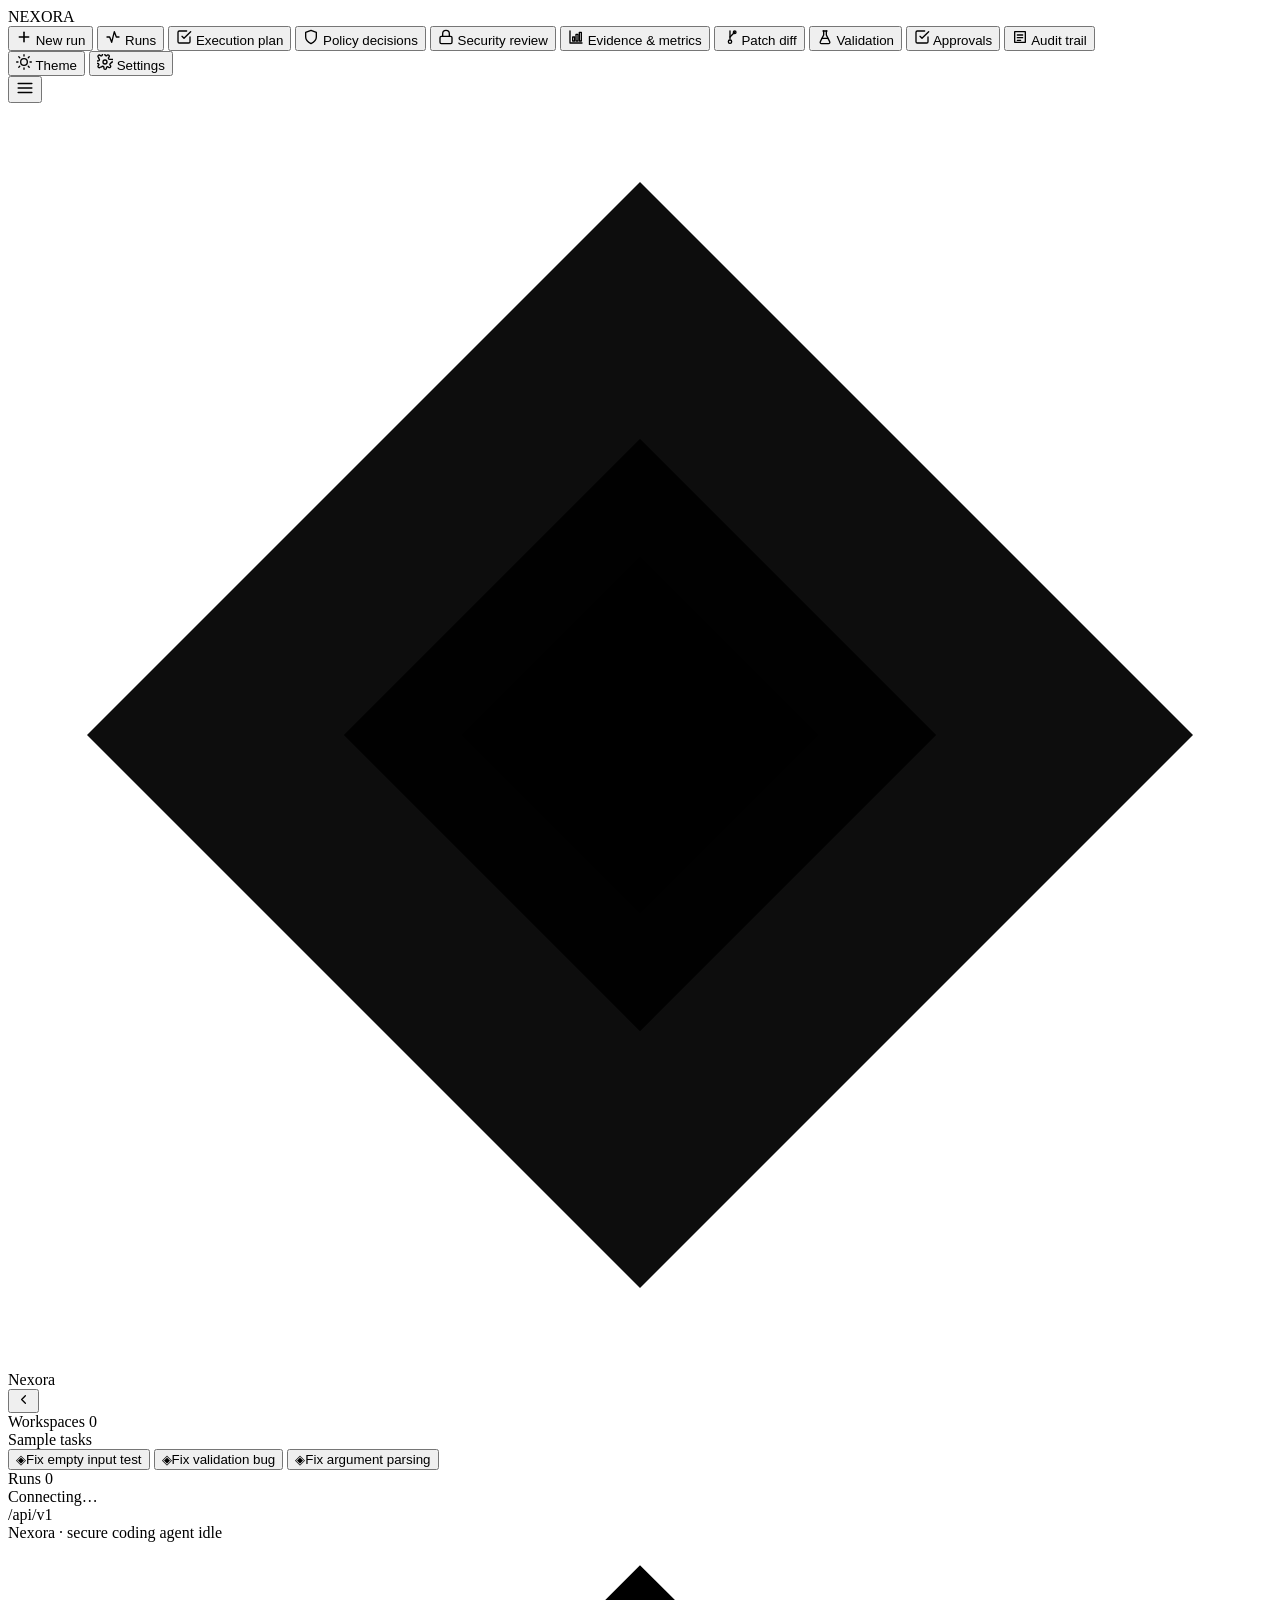
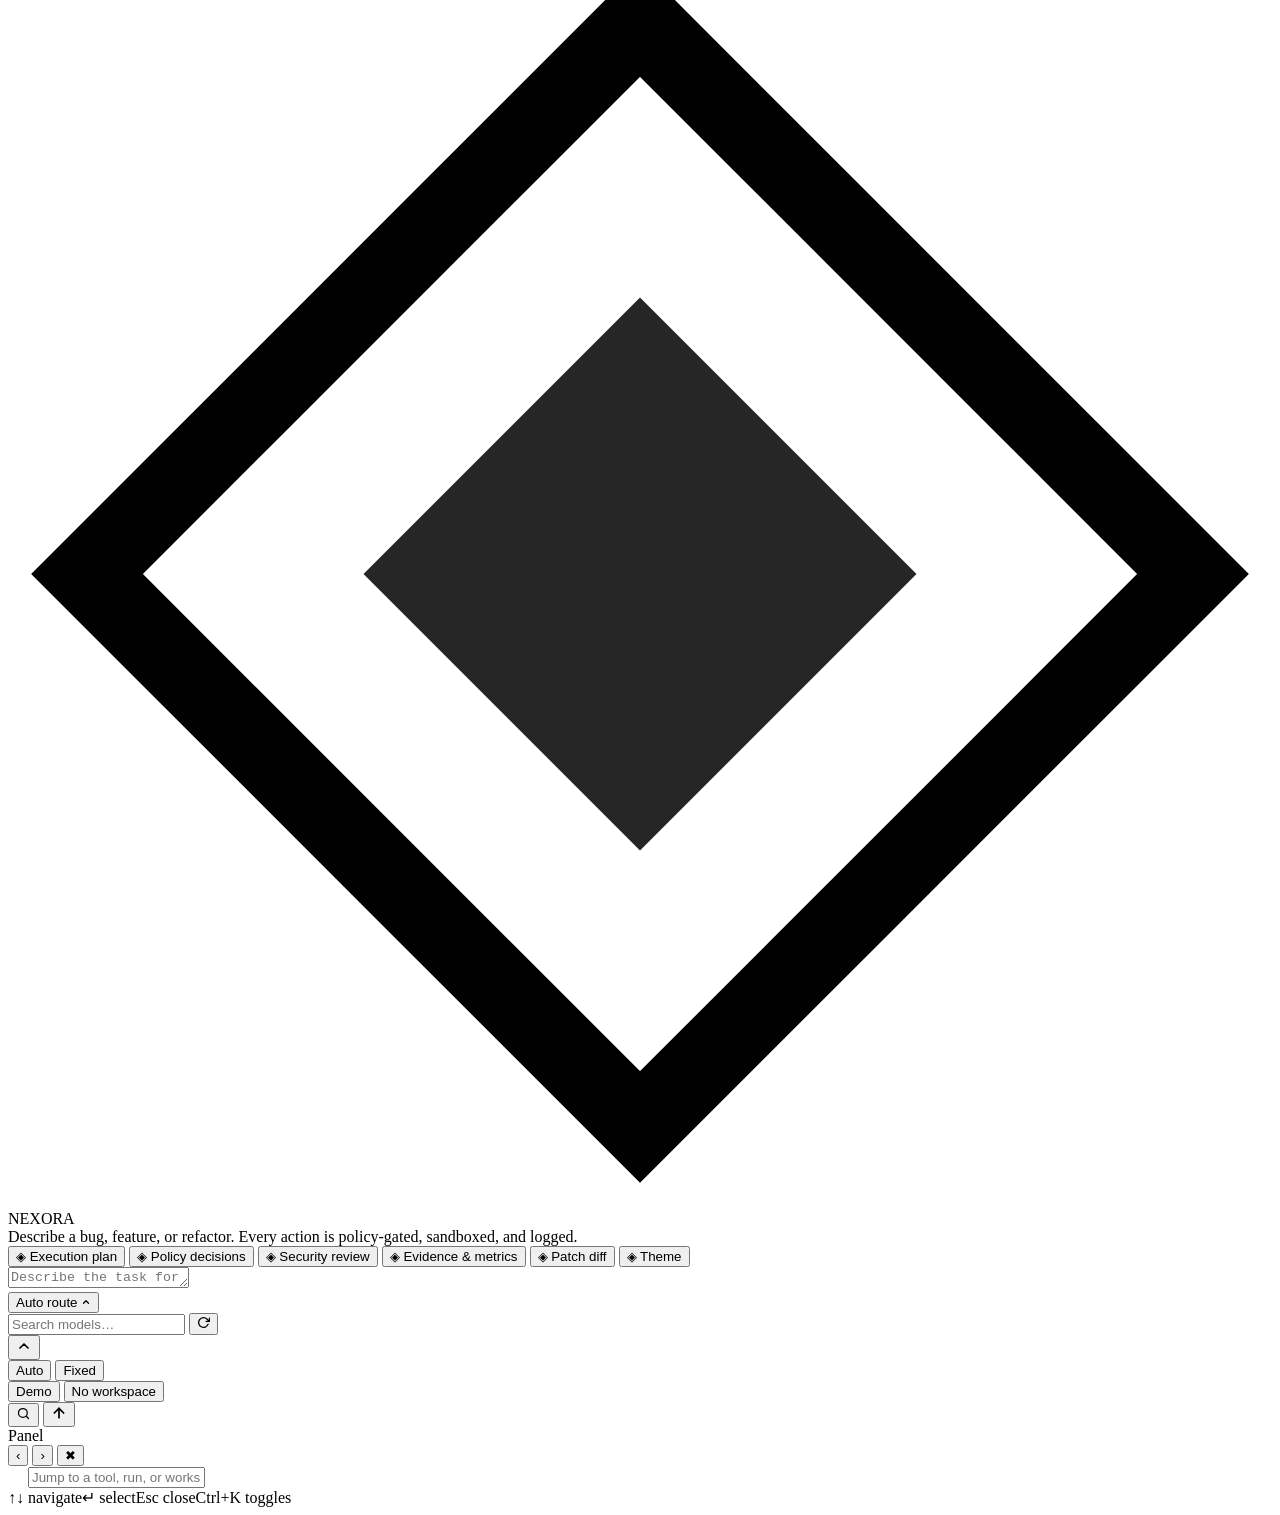
==== commit 24992780: "Revert "feat: complete IDE interface repair and LLM token optimization suite"" ====
--- a/nexora/frontend/index.html
+++ b/nexora/frontend/index.html
@@ -1,419 +1,276 @@
-<!DOCTYPE html>
+﻿<!DOCTYPE html>
 <html lang="en">
 <head>
   <meta charset="UTF-8">
   <meta name="viewport" content="width=device-width, initial-scale=1.0">
   <meta name="description" content="Nexora — secure, token-efficient adaptive coding agent">
   <title>Nexora</title>
-  <style>
-    @import url('https://fonts.googleapis.com/css2?family=Inter:wght@400;500;600&family=JetBrains+Mono:wght@400;500&display=swap');
-
-    :root {
-      --bg-main: #232429;
-      --bg-sidebar: #121214;
-      --bg-input: #151517;
-      --text-dim: #7a7a85;
-      --text-light: #d1d1d6;
-      --brand: #ff8a8a; /* Odysseus Red */
-      --green: #4ade80;
-      --border: #2e2e33;
-      --border-light: #3e3e44;
-      
-      font-family: 'Inter', system-ui, sans-serif;
-      font-size: 13px;
-      color: var(--text-dim);
-    }
-    
-    :root.light {
-      --bg-main: #f3f4f6;
-      --bg-sidebar: #ffffff;
-      --bg-input: #ffffff;
-      --text-dim: #64748b;
-      --text-light: #0f172a;
-      --brand: #e11d48;
-      --border: #e2e8f0;
-      --border-light: #cbd5e1;
-    }
-    :root.light body { background-color: var(--bg-main); color: var(--text-dim); }
-    :root.light .titlebar { background-color: #e2e8f0; }
-    :root.light .ide-pane { background-color: #f8fafc; }
-    :root.light .ide-tabs { background-color: #f1f5f9; }
-    :root.light .ide-tab { background-color: #ffffff; color: var(--text-light); }
-    :root.light .ide-content { color: #1e293b; }
-    :root.light .msg { background: #ffffff; color: var(--text-light); }
-    :root.light .msg-user { background: #e2e8f0; }
-    :root.light .btn-nobody { background: #ffffff; }
-    :root.light .action-btn { background: #ffffff; color: var(--text-dim); }
-    :root.light .input-wrapper { background-color: var(--bg-input); }
-    :root.light #nav-runs .list-item:hover, :root.light #nav-runs .list-item.active { background: #e2e8f0; color: var(--text-light); }
-    
-    .theme-toggle-btn { background: transparent; border: 1px solid var(--border); color: var(--text-dim); width: 28px; height: 28px; border-radius: 6px; display: flex; align-items: center; justify-content: center; cursor: pointer; transition: all 0.2s; }
-    .theme-toggle-btn:hover { color: var(--brand); border-color: var(--brand); }
-    .ide-action-btn { background: #232328; border: 1px solid var(--border); color: var(--text-light); padding: 4px 10px; border-radius: 6px; font-size: 11px; font-family: inherit; display: flex; align-items: center; gap: 6px; cursor: pointer; transition: all 0.2s; }
-    .ide-action-btn:hover { background: #2f2f35; color: var(--brand); border-color: var(--brand); }
-    :root.light .ide-action-btn { background: #ffffff; border-color: #e2e8f0; color: #1e293b; }
-    body { background-color: var(--bg-main); display: flex; flex-direction: column; height: 100vh; overflow: hidden; }
-
-    /* Fake macOS Titlebar */
-    .titlebar {
-      height: 32px; background-color: #1a1a1d; display: flex; align-items: center; padding: 0 16px; border-bottom: 1px solid var(--border); -webkit-app-region: drag;
-    }
-    .traffic-lights { display: flex; gap: 8px; }
-    .traffic-lights div { width: 12px; height: 12px; border-radius: 50%; }
-    .close-btn-mac { background-color: #ff5f56; }
-    .min-btn-mac { background-color: #ffbd2e; }
-    .max-btn-mac { background-color: #27c93f; }
-
-    /* App Body Split Layout */
-    .app-body { display: flex; flex: 1; overflow: hidden; }
-
-    /* Sidebar (Unified Icon Rail + Sidebar) */
-    .sidebar {
-      width: 240px; background-color: var(--bg-sidebar); display: flex; flex-direction: column; border-right: 1px solid var(--border); overflow-y: auto; flex-shrink: 0;
-    }
-
-    .sidebar-header { padding: 20px 16px; display: flex; align-items: center; justify-content: space-between; }
-    .brand-logo { color: var(--brand); font-weight: 600; font-size: 16px; display: flex; align-items: center; gap: 8px; letter-spacing: 0.5px; }
-    .brand-logo svg { width: 16px; height: 16px; fill: var(--brand); }
-
-    .nav-list { display: flex; flex-direction: column; gap: 4px; padding: 0 12px; }
-    .nav-item {
-      display: flex; align-items: center; justify-content: space-between; padding: 8px 12px; border-radius: 6px;
-      color: var(--text-dim); text-decoration: none; cursor: pointer; background: transparent; border: none; font-family: inherit; font-size: 13px; width: 100%; text-align: left; transition: background 0.2s, color 0.2s;
-    }
-    .nav-item:hover, .nav-item.active { background-color: #1e1e22; color: var(--text-light); }
-    .nav-item-left { display: flex; align-items: center; gap: 10px; }
-    .nav-item-left svg { width: 14px; height: 14px; stroke: currentColor; stroke-width: 2; fill: none; }
-    .nav-section { margin-bottom: 16px; }
-
-    /* IDE Editor Pane (Middle) */
-    .ide-pane {
-      flex: 1;
-      background-color: #1a1a1c;
-      border-right: 1px solid var(--border);
-      display: flex;
-      flex-direction: column;
-      overflow: hidden;
-    }
-    .ide-tabs {
-      height: 48px;
-      background-color: var(--bg-main);
-      border-bottom: 1px solid var(--border);
-      display: flex;
-      align-items: flex-end;
-      padding: 0 16px;
-      gap: 4px;
-    }
-    .ide-tab {
-      padding: 8px 20px;
-      background-color: #1a1a1c;
-      color: var(--text-light);
-      border-radius: 8px 8px 0 0;
-      border: 1px solid var(--border);
-      border-bottom: none;
-      font-size: 13px;
-      cursor: pointer;
-      display: flex;
-      align-items: center;
-      gap: 8px;
-    }
-    .ide-tab.active {
-      color: var(--brand);
-    }
-    .ide-tab svg { width: 14px; height: 14px; }
-    .ide-content {
-      flex: 1;
-      padding: 24px;
-      color: #a9b7c6;
-      font-family: 'JetBrains Mono', monospace;
-      font-size: 14px;
-      overflow: auto;
-      line-height: 1.6;
-    }
-    .code-keyword { color: #cc7832; }
-    .code-string { color: #6a8759; }
-    .code-func { color: #ffc66d; }
-    .code-comment { color: #808080; }
-
-    /* Chat Area (Right) */
-    .main-area { 
-      width: 450px; flex-shrink: 0; display: flex; flex-direction: column; position: relative; background-color: var(--bg-main);
-    }
-    .top-nav { height: 48px; display: flex; justify-content: center; align-items: center; font-size: 12px; border-bottom: 1px solid var(--border); }
-    .chat-container { flex: 1; display: flex; flex-direction: column; align-items: center; padding: 20px; overflow-y: auto; }
-
-    /* Welcome Screen */
-    .welcome-center { margin-top: 10vh; display: flex; flex-direction: column; align-items: center; text-align: center; }
-    .welcome-logo { font-size: 24px; font-weight: 600; color: var(--brand); display: flex; align-items: center; gap: 12px; margin-bottom: 12px; }
-    .welcome-logo svg { width: 24px; height: 24px; fill: var(--brand); }
-    .welcome-sub { font-size: 14px; margin-bottom: 24px; }
-    .welcome-tip { font-size: 12px; max-width: 250px; line-height: 1.5; margin-bottom: 32px; }
-    .btn-nobody { display: flex; align-items: center; gap: 8px; background: #18181b; border: 1px solid var(--border); padding: 8px 16px; border-radius: 20px; color: var(--text-dim); font-size: 12px; cursor: pointer; }
-    .btn-nobody:hover { background: #202024; color: var(--text-light); }
-
-    /* Input Box */
-    .input-wrapper {
-      position: absolute; bottom: 20px; left: 20px; right: 20px;
-      background-color: var(--bg-input); border: 1px solid var(--border); border-radius: 12px; display: flex; flex-direction: column; box-shadow: 0 4px 20px rgba(0,0,0,0.3);
-    }
-    .input-top { display: flex; align-items: center; justify-content: space-between; padding: 12px; }
-    .input-textarea { background: transparent; border: none; color: var(--text-light); font-family: 'Inter', sans-serif; font-size: 13px; resize: none; width: 100%; outline: none; }
-    .model-selector { display: flex; align-items: center; gap: 4px; color: var(--text-dim); font-size: 11px; background: transparent; border: none; cursor: pointer; }
-    .model-selector:hover { color: var(--text-light); }
-    .input-bottom { display: flex; align-items: center; justify-content: space-between; padding: 8px 12px; }
-    .input-actions-left { display: flex; gap: 6px; }
-    .action-btn { background: #202024; border: 1px solid var(--border); color: var(--text-dim); width: 24px; height: 24px; border-radius: 6px; display: flex; align-items: center; justify-content: center; cursor: pointer; }
-    .action-btn:hover { background: #2a2a2f; color: var(--text-light); }
-    .input-actions-right { display: flex; align-items: center; gap: 8px; }
-    .toggle-group { display: flex; background: #101012; border: 1px solid var(--border); border-radius: 20px; padding: 2px; }
-    .toggle-btn { background: transparent; border: none; color: var(--text-dim); padding: 4px 10px; border-radius: 18px; font-size: 11px; cursor: pointer; }
-    .toggle-btn.active { background: #202024; color: var(--text-light); }
-    .send-btn { background: var(--brand); color: #fff; border: none; width: 28px; height: 28px; border-radius: 8px; display: flex; align-items: center; justify-content: center; cursor: pointer; opacity: 0.9; }
-    .send-btn:hover { opacity: 1; }
-
-    /* Required by app.js / Modals */
-    .hidden { display: none !important; }
-    #chat-history { width: 100%; margin-bottom: 150px; display: flex; flex-direction: column; gap: 12px; }
-    .msg { padding: 12px; border-radius: 8px; background: #1c1c20; color: var(--text-light); border: 1px solid var(--border); font-size: 12px; }
-    .msg-user { background: #232328; border-color: var(--border-light); }
-    
-    .modal { position: fixed; top: 0; left: 0; right: 0; bottom: 0; background: rgba(0,0,0,0.6); display: flex; align-items: center; justify-content: center; z-index: 1000; }
-    .modal-content { background: var(--bg-main); border: 1px solid var(--border); border-radius: 12px; width: 90vw; max-width: 900px; height: 80vh; display: flex; flex-direction: column; box-shadow: 0 10px 40px rgba(0,0,0,0.5); }
-    .modal-header { padding: 16px 24px; border-bottom: 1px solid var(--border); display: flex; justify-content: space-between; align-items: center; }
-    .modal-title { font-weight: 600; color: var(--text-light); }
-    .close-btn { background: transparent; border: none; color: var(--text-dim); cursor: pointer; font-size: 18px;}
-    .close-btn:hover { color: var(--brand); }
-    .admin-tabs { display: flex; gap: 16px; padding: 0 24px; border-bottom: 1px solid var(--border); overflow-x: auto; }
-    .admin-tab { padding: 12px 0; background: transparent; border: none; color: var(--text-dim); cursor: pointer; border-bottom: 2px solid transparent; }
-    .admin-tab.active { color: var(--brand); border-bottom-color: var(--brand); }
-    .modal-body { padding: 24px; flex: 1; overflow-y: auto; color: var(--text-light); }
-
-    /* Ensure dropdowns display over other elements */
-    #model-picker-menu { position: absolute; bottom: 100%; right: 0; background: var(--bg-input); border: 1px solid var(--border); padding: 8px; border-radius: 8px; margin-bottom: 8px; max-height: 250px; overflow-y: auto; z-index: 100; box-shadow: 0 4px 12px rgba(0,0,0,0.5); width: 250px; }
-    #model-picker-list { display: flex; flex-direction: column; gap: 4px; }
-    .model-option { padding: 8px; color: var(--text-light); cursor: pointer; border-radius: 4px; }
-    .model-option:hover { background: #202024; }
-    #model-picker-search { width: 100%; background: #101012; border: 1px solid var(--border); color: var(--text-light); padding: 6px; border-radius: 4px; margin-bottom: 8px; outline: none; }
-    #model-picker-search:focus { border-color: var(--brand); }
-    
-    .model-picker-item { background: transparent; border: 1px solid transparent; color: var(--text-light); text-align: left; padding: 8px 10px; border-radius: 6px; cursor: pointer; display: flex; flex-direction: column; gap: 4px; font-family: inherit; transition: background 0.1s; }
-    .model-picker-item:hover, .model-picker-item.selected { background: #202024; border-color: var(--border); }
-    .model-picker-item:disabled { opacity: 0.5; cursor: not-allowed; }
-    .mp-name { font-weight: 500; font-size: 13px; color: var(--text-light); }
-    .mp-meta { font-size: 11px; color: var(--text-dim); line-height: 1.3; }
-
-    /* Sidebar list item overrides for Chats / Runs */
-    #nav-runs { display: flex; flex-direction: column; gap: 2px; padding-left: 26px; margin-top: 4px; margin-bottom: 12px; max-height: 300px; overflow-y: auto; }
-    #nav-runs .list-item { 
-      background: transparent; border: none; color: var(--text-dim); text-align: left; 
-      padding: 6px 8px; border-radius: 4px; font-size: 11px; font-family: inherit; 
-      cursor: pointer; display: flex; align-items: center; gap: 6px; 
-    }
-    #nav-runs .list-item:hover, #nav-runs .list-item.active { background: #1e1e22; color: var(--text-light); }
-    #nav-runs .list-item .grow { flex: 1; overflow: hidden; text-overflow: ellipsis; white-space: nowrap; }
-    #nav-runs .list-item .item-meta { font-size: 9px; opacity: 0.5; }
-
-    /* Hide unused old Nexora containers but keep them in DOM for JS */
-    #icon-rail, #app-loader, .toast-container, #cmdk-overlay { display: none; }
-  </style>
+  <link rel="icon" href="data:image/svg+xml,%3Csvg xmlns='http://www.w3.org/2000/svg' viewBox='0 0 32 32'%3E%3Cpath d='M16 3 29 16 16 29 3 16Z' fill='%2300d4ff'/%3E%3Cpath d='M16 9l7 7-7 7-7-7Z' fill='%23ffd700'/%3E%3C/svg%3E">
+  <link rel="stylesheet" href="/styles/odysseus.css?v=5">
+  <link rel="stylesheet" href="/styles/theme-neon-gold.css?v=5">
 </head>
 <body>
-  <div class="titlebar">
-    <div class="traffic-lights">
-      <div class="close-btn-mac"></div>
-      <div class="min-btn-mac"></div>
-      <div class="max-btn-mac"></div>
-    </div>
-  </div>
-
-  <div class="app-body">
-    <!-- Unified Sidebar combining Icon Rail + Sidebar -->
-    <div class="sidebar" id="sidebar">
-      <div class="sidebar-header">
-        <div class="brand-logo">
-          <svg viewBox="0 0 32 32"><path d="M16 2L30 16 16 30 2 16Z"/></svg>
-          Nexora
-        </div>
-        <button id="theme-toggle-btn" class="theme-toggle-btn" title="Toggle Light / Dark Theme">
-          <svg width="14" height="14" viewBox="0 0 24 24" fill="none" stroke="currentColor" stroke-width="2"><circle cx="12" cy="12" r="5"/><path d="M12 1v2M12 21v2M4.22 4.22l1.42 1.42M18.36 18.36l1.42 1.42M1 12h2M21 12h2M4.22 19.78l1.42-1.42M18.36 5.64l1.42-1.42"/></svg>
+
+  <!-- ============================================================ boot -->
+  <div id="app-loader">
+    <div class="loader-mark">NEXO<span class="gold">RA</span></div>
+    <div class="loader-bar"><i></i></div>
+  </div>
+
+  <!-- ============================================================ icon rail -->
+  <div class="icon-rail" id="icon-rail" role="navigation" aria-label="Tool rail">
+    <div class="rail-resize-handle" id="rail-resize-handle" aria-hidden="true"></div>
+
+    <button class="icon-rail-btn rail-new-chat" id="rail-new-run" title="New run">
+      <svg width="16" height="16" viewBox="0 0 24 24" fill="none" stroke="currentColor" stroke-width="2.4" stroke-linecap="round" stroke-linejoin="round"><line x1="12" y1="5" x2="12" y2="19"/><line x1="5" y1="12" x2="19" y2="12"/></svg>
+      <span class="rail-hover-label">New run</span>
+    </button>
+
+    <button class="icon-rail-btn" data-tool="runs" title="Runs">
+      <svg width="16" height="16" viewBox="0 0 24 24" fill="none" stroke="currentColor" stroke-width="2" stroke-linecap="round" stroke-linejoin="round"><path d="M3 12h4l3 8 4-16 3 8h4"/></svg>
+      <span class="rail-hover-label">Runs</span>
+    </button>
+    <button class="icon-rail-btn" data-tool="plan" title="Plan">
+      <svg width="16" height="16" viewBox="0 0 24 24" fill="none" stroke="currentColor" stroke-width="2" stroke-linecap="round" stroke-linejoin="round"><path d="M9 11l3 3L22 4"/><path d="M21 12v7a2 2 0 0 1-2 2H5a2 2 0 0 1-2-2V5a2 2 0 0 1 2-2h11"/></svg>
+      <span class="rail-hover-label">Execution plan</span>
+    </button>
+    <button class="icon-rail-btn" data-tool="policy" title="Policy feed">
+      <svg width="16" height="16" viewBox="0 0 24 24" fill="none" stroke="currentColor" stroke-width="2" stroke-linecap="round" stroke-linejoin="round"><path d="M12 22s8-4 8-10V5l-8-3-8 3v7c0 6 8 10 8 10z"/></svg>
+      <span class="rail-hover-label">Policy decisions</span>
+    </button>
+    <button class="icon-rail-btn" data-tool="security" title="Security review">
+      <svg width="16" height="16" viewBox="0 0 24 24" fill="none" stroke="currentColor" stroke-width="2" stroke-linecap="round" stroke-linejoin="round"><rect x="3" y="11" width="18" height="11" rx="2"/><path d="M7 11V7a5 5 0 0 1 10 0v4"/></svg>
+      <span class="rail-hover-label">Security review</span>
+    </button>
+    <button class="icon-rail-btn" data-tool="evidence" title="Evidence">
+      <svg width="16" height="16" viewBox="0 0 24 24" fill="none" stroke="currentColor" stroke-width="2" stroke-linecap="round" stroke-linejoin="round"><path d="M3 3v18h18"/><rect x="7" y="12" width="3" height="6"/><rect x="12" y="8" width="3" height="10"/><rect x="17" y="5" width="3" height="13"/></svg>
+      <span class="rail-hover-label">Evidence &amp; metrics</span>
+    </button>
+    <button class="icon-rail-btn" data-tool="patch" title="Patch diff">
+      <svg width="16" height="16" viewBox="0 0 24 24" fill="none" stroke="currentColor" stroke-width="2" stroke-linecap="round" stroke-linejoin="round"><path d="M12 3v12"/><circle cx="12" cy="19" r="2.5"/><path d="M19 5l-7 7"/><circle cx="19" cy="5" r="2"/></svg>
+      <span class="rail-hover-label">Patch diff</span>
+    </button>
+    <button class="icon-rail-btn" data-tool="tests" title="Validation">
+      <svg width="16" height="16" viewBox="0 0 24 24" fill="none" stroke="currentColor" stroke-width="2" stroke-linecap="round" stroke-linejoin="round"><path d="M9 3h6"/><path d="M10 3v6L5 19a2 2 0 0 0 1.7 3h10.6A2 2 0 0 0 19 19l-5-10V3"/></><path d="M7.5 14h9"/></svg>
+      <span class="rail-hover-label">Validation</span>
+    </button>
+    <button class="icon-rail-btn" data-tool="approvals" title="Approvals">
+      <svg width="16" height="16" viewBox="0 0 24 24" fill="none" stroke="currentColor" stroke-width="2" stroke-linecap="round" stroke-linejoin="round"><path d="M9 11l3 3L22 4"/><path d="M21 12v7a2 2 0 0 1-2 2H5a2 2 0 0 1-2-2V5a2 2 0 0 1 2-2h11"/></svg>
+      <span class="rail-hover-label">Approvals</span>
+    </button>
+    <button class="icon-rail-btn" data-tool="audit" title="Audit trail">
+      <svg width="16" height="16" viewBox="0 0 24 24" fill="none" stroke="currentColor" stroke-width="2" stroke-linecap="round" stroke-linejoin="round"><path d="M4 4h16v16H4z"/><path d="M8 9h8M8 13h8M8 17h5"/></svg>
+      <span class="rail-hover-label">Audit trail</span>
+    </button>
+
+    <div class="rail-separator"></div>
+    <div class="rail-spacer"></div>
+    <div class="rail-separator"></div>
+
+    <button class="icon-rail-btn" data-tool="theme" title="Theme">
+      <svg width="16" height="16" viewBox="0 0 24 24" fill="none" stroke="currentColor" stroke-width="2" stroke-linecap="round" stroke-linejoin="round"><circle cx="12" cy="12" r="5"/><path d="M12 1v2M12 21v2M4.2 4.2l1.4 1.4M18.4 18.4l1.4 1.4M1 12h2M21 12h2M4.2 19.8l1.4-1.4M18.4 5.6l1.4-1.4"/></svg>
+      <span class="rail-hover-label">Theme</span>
+    </button>
+    <button class="icon-rail-btn" data-tool="settings" title="Settings">
+      <svg width="16" height="16" viewBox="0 0 24 24" fill="none" stroke="currentColor" stroke-width="2" stroke-linecap="round" stroke-linejoin="round"><circle cx="12" cy="12" r="3"/><path d="M19.4 15a1.6 1.6 0 0 0 .3 1.8l.1.1a2 2 0 1 1-2.8 2.8l-.1-.1a1.6 1.6 0 0 0-2.7 1.1V21a2 2 0 1 1-4 0v-.1A1.6 1.6 0 0 0 7 19.4a1.6 1.6 0 0 0-1.8.3l-.1.1a2 2 0 1 1-2.8-2.8l.1-.1a1.6 1.6 0 0 0-1.1-2.7H1a2 2 0 1 1 0-4h.1A1.6 1.6 0 0 0 2.6 7a1.6 1.6 0 0 0-.3-1.8l-.1-.1a2 2 0 1 1 2.8-2.8l.1.1a1.6 1.6 0 0 0 1.8.3H7a1.6 1.6 0 0 0 1-1.5V1a2 2 0 1 1 4 0v.1a1.6 1.6 0 0 0 1 1.5 1.6 1.6 0 0 0 1.8-.3l.1-.1a2 2 0 1 1 2.8 2.8l-.1.1a1.6 1.6 0 0 0-.3 1.8V7a1.6 1.6 0 0 0 1.5 1H23a2 2 0 1 1 0 4h-.1a1.6 1.6 0 0 0-1.5 1z"/></svg>
+      <span class="rail-hover-label">Settings</span>
+    </button>
+  </div>
+
+  <button class="hamburger-btn" id="hamburger-btn" title="Toggle sidebar (Ctrl+B)" aria-label="Toggle sidebar">
+    <svg width="18" height="18" viewBox="0 0 24 24" fill="none" stroke="currentColor" stroke-width="2.2" stroke-linecap="round"><line x1="3" y1="6" x2="21" y2="6"/><line x1="3" y1="12" x2="21" y2="12"/><line x1="3" y1="18" x2="21" y2="18"/></svg>
+  </button>
+
+  <!-- ============================================================ sidebar -->
+  <nav class="sidebar" id="sidebar" aria-label="Sidebar">
+    <div class="sidebar-resize-handle" id="sidebar-resize-handle" aria-hidden="true"></div>
+
+    <div class="sidebar-header">
+      <div class="sidebar-brand" id="sidebar-brand" title="New run">
+        <svg viewBox="0 0 32 32" aria-hidden="true">
+          <defs>
+            <linearGradient id="nxG" x1="0%" y1="0%" x2="100%" y2="100%">
+              <stop offset="0%" stop-color="var(--accent)"/>
+              <stop offset="100%" stop-color="var(--gold)"/>
+            </linearGradient>
+          </defs>
+          <path d="M16 2 30 16 16 30 2 16Z" fill="url(#nxG)" opacity="0.95"/>
+          <path d="M16 8.5 23.5 16 16 23.5 8.5 16Z" fill="var(--bg)" opacity="0.9"/>
+          <path d="M16 11.5 20.5 16 16 20.5 11.5 16Z" fill="var(--gold)"/>
+        </svg>
+        <span class="sidebar-brand-title">Nex<span class="gold">ora</span></span>
+      </div>
+      <button class="btn-icon" id="btn-collapse-sidebar" title="Collapse sidebar" aria-label="Collapse sidebar">
+        <svg width="15" height="15" viewBox="0 0 24 24" fill="none" stroke="currentColor" stroke-width="2" stroke-linecap="round" stroke-linejoin="round"><polyline points="15 18 9 12 15 6"/></svg>
+      </button>
+    </div>
+
+    <div class="sidebar-body">
+      <div class="sidebar-section">
+        <div class="section-label">
+          <span>Workspaces</span>
+          <span class="count" id="ws-count">0</span>
+        </div>
+        <div id="nav-workspaces" role="listbox" aria-label="Workspaces"></div>
+      </div>
+
+      <div class="sidebar-section">
+        <div class="section-label">
+          <span>Sample tasks</span>
+        </div>
+        <button class="list-item sample-task" data-sample="calculator">
+          <span class="lead-ico">◈</span><span class="grow">Fix empty input test</span>
         </button>
-      </div>
-
-      <div class="nav-list">
-        <!-- New Run / Search section -->
-        <div class="nav-section">
-          <button class="nav-item" id="rail-new-run" style="color: var(--brand);">
-            <div class="nav-item-left">
-              <svg viewBox="0 0 24 24"><line x1="12" y1="5" x2="12" y2="19"/><line x1="5" y1="12" x2="19" y2="12"/></svg>
-              New Chat
+        <button class="list-item sample-task" data-sample="api">
+          <span class="lead-ico">◈</span><span class="grow">Fix validation bug</span>
+        </button>
+        <button class="list-item sample-task" data-sample="cli">
+          <span class="lead-ico">◈</span><span class="grow">Fix argument parsing</span>
+        </button>
+      </div>
+
+      <div class="sidebar-section">
+        <div class="section-label">
+          <span>Runs</span>
+          <span class="count" id="runs-count">0</span>
+        </div>
+        <div id="nav-runs" role="list"></div>
+      </div>
+    </div>
+
+    <div class="sidebar-user-bar">
+      <div class="conn-row">
+        <span class="conn-dot" id="conn-dot"></span>
+        <span class="grow" id="conn-text">Connecting…</span>
+      </div>
+      <div class="sidebar-user-meta" id="conn-meta">/api/v1</div>
+    </div>
+  </nav>
+
+  <!-- ============================================================ chat -->
+  <main class="chat-container welcome-active" id="chat-container" aria-label="Chat area">
+
+    <div class="chat-top-bar">
+      <div class="chat-meta-overlay" id="chat-meta">
+        <span class="chat-meta-title" id="chat-meta-title">Nexora · secure coding agent</span>
+        <span class="chat-status-pill" id="chat-status">idle</span>
+        <span class="chat-cost" id="chat-cost" hidden>0 tok</span>
+      </div>
+    </div>
+
+    <div id="welcome-screen" class="welcome-screen">
+      <div class="welcome-name">
+        <svg viewBox="0 0 32 32" aria-hidden="true">
+          <path d="M16 2 30 16 16 30 2 16Z" fill="none" stroke="currentColor" stroke-width="2"/>
+          <path d="M16 9 23 16 16 23 9 16Z" fill="currentColor" opacity="0.85"/>
+        </svg>
+        <span>NEX<span class="gold">ORA</span></span>
+      </div>
+      <div class="welcome-sub" id="welcome-sub">Describe a bug, feature, or refactor. Every action is policy-gated, sandboxed, and logged.</div>
+      <div class="welcome-tip" id="welcome-tip"></div>
+      <div class="welcome-chips">
+        <button class="welcome-chip" data-tool="plan">◈ Execution plan</button>
+        <button class="welcome-chip" data-tool="policy">◈ Policy decisions</button>
+        <button class="welcome-chip" data-tool="security">◈ Security review</button>
+        <button class="welcome-chip" data-tool="evidence">◈ Evidence &amp; metrics</button>
+        <button class="welcome-chip" data-tool="patch">◈ Patch diff</button>
+        <button class="welcome-chip" data-tool="theme">◈ Theme</button>
+      </div>
+    </div>
+
+    <div id="chat-history" class="chat-history" role="log" aria-live="polite"></div>
+
+    <div class="attach-strip" id="attach-strip"></div>
+
+    <!-- composer -->
+    <div class="chat-input-bar" id="chat-input-bar">
+      <div class="chat-input-top">
+        <div id="message-ghost" class="ghost-text-overlay" aria-hidden="true"></div>
+        <textarea id="message" rows="1" autocomplete="off" aria-label="Task input" placeholder="Describe the task for the agent…"></textarea>
+
+        <div class="model-picker-wrap" id="model-picker-wrap">
+          <button type="button" class="model-picker-btn" id="model-picker-btn" title="Routing / model">
+            <span id="model-picker-label">Auto route</span>
+            <svg width="10" height="10" viewBox="0 0 24 24" fill="none" stroke="currentColor" stroke-width="3" stroke-linecap="round" stroke-linejoin="round"><polyline points="6 15 12 9 18 15"/></svg>
+          </button>
+          <div class="model-picker-menu hidden" id="model-picker-menu">
+            <div class="model-picker-search-row">
+              <input type="text" id="model-picker-search" class="model-picker-search" placeholder="Search models…" autocomplete="off" aria-label="Search models">
+              <button class="btn-icon" id="model-picker-refresh" title="Reload model registry" aria-label="Reload model registry">
+                <svg width="13" height="13" viewBox="0 0 24 24" fill="none" stroke="currentColor" stroke-width="2.4" stroke-linecap="round" stroke-linejoin="round"><polyline points="23 4 23 10 17 10"/><path d="M20.5 15a9 9 0 1 1-2.1-9.4L23 10"/></svg>
+              </button>
             </div>
+            <div class="model-picker-list" id="model-picker-list"></div>
+          </div>
+        </div>
+      </div>
+
+      <div class="pinned-tools-bar" id="pinned-tools-bar"></div>
+
+      <div class="chat-input-bottom">
+        <div class="chat-input-left">
+          <div class="overflow-wrapper">
+            <button type="button" class="input-icon-btn" id="overflow-plus-btn" title="Tools" aria-label="Tools" aria-haspopup="true" aria-expanded="false">
+              <svg width="16" height="16" viewBox="0 0 24 24" fill="none" stroke="currentColor" stroke-width="2.5" stroke-linecap="round" stroke-linejoin="round"><polyline points="6 15 12 9 18 15"/></svg>
+            </button>
+            <div id="overflow-menu" class="overflow-menu hidden" role="menu"></div>
+          </div>
+
+          <div class="mode-toggle" id="routing-mode-toggle" role="group" aria-label="Routing mode">
+            <button type="button" data-mode="auto" class="active">Auto</button>
+            <button type="button" data-mode="fixed">Fixed</button>
+          </div>
+
+          <button class="budget-chip" id="budget-chip" title="Budget profile">Demo</button>
+          <button class="budget-chip" id="workspace-chip" title="Workspace">No workspace</button>
+        </div>
+
+        <div class="chat-input-right">
+          <button class="btn-icon" id="btn-cmdk" title="Command palette (Ctrl+K)" aria-label="Command palette">
+            <svg width="15" height="15" viewBox="0 0 24 24" fill="none" stroke="currentColor" stroke-width="2" stroke-linecap="round"><circle cx="11" cy="11" r="7"/><path d="M20 20l-3.5-3.5"/></svg>
           </button>
-          <button class="nav-item" id="btn-cmdk">
-            <div class="nav-item-left">
-              <svg viewBox="0 0 24 24"><circle cx="11" cy="11" r="8"/><line x1="21" y1="21" x2="16.65" y2="16.65"/></svg>
-              Search
-            </div>
+          <button class="send-btn" id="send-btn" title="Run task" aria-label="Run task">
+            <svg width="16" height="16" viewBox="0 0 24 24" fill="none" stroke="currentColor" stroke-width="2.6" stroke-linecap="round" stroke-linejoin="round"><line x1="12" y1="19" x2="12" y2="5"/><polyline points="5 12 12 5 19 12"/></svg>
           </button>
         </div>
-
-        <!-- Nexora Tools Section -->
-        <div class="nav-section">
-          <!-- Connect data-tool attributes from Nexora to the new UI -->
-          <button class="nav-item" data-tool="runs">
-            <div class="nav-item-left">
-              <svg viewBox="0 0 24 24"><path d="M3 12h4l3 8 4-16 3 8h4"/></svg>
-              Chats
-            </div>
-            <span id="runs-count">0</span>
-          </button>
-          <div id="nav-runs"></div>
-          
-
-
-        </div>
-
-
-      </div>
-    </div>
-
-    <!-- IDE Code Pane (Middle) -->
-    <div class="ide-pane">
-      <div class="ide-tabs">
-        <div class="ide-tab active">
-          <svg viewBox="0 0 24 24" fill="none" stroke="var(--text-dim)" stroke-width="2"><path d="M14 2H6a2 2 0 0 0-2 2v16a2 2 0 0 0 2 2h12a2 2 0 0 0 2-2V8z"/><polyline points="14 2 14 8 20 8"/></svg>
-          <span id="ide-tab-filename">solution.py</span>
-        </div>
-        <div style="flex: 1;"></div>
-        <button id="copy-code-btn" class="ide-action-btn" title="Copy code to clipboard">
-          <svg width="12" height="12" viewBox="0 0 24 24" fill="none" stroke="currentColor" stroke-width="2"><rect x="9" y="9" width="13" height="13" rx="2" ry="2"/><path d="M5 15H4a2 2 0 0 1-2-2V4a2 2 0 0 1 2-2h9a2 2 0 0 1 2 2v1"/></svg>
-          <span id="copy-code-text">Copy</span>
-        </button>
-      </div>
-      <div class="ide-content">
-        <pre><code id="ide-code-block"># Generated code will appear here.</code></pre>
-      </div>
-    </div>
-
-    <!-- Chat Sidebar Area (Right) -->
-    <div class="main-area">
-      <div class="top-nav">
-        New chat <span style="margin-left: 4px;">⌄</span>
-      </div>
-
-      <div class="chat-container" id="chat-container">
-        <div id="welcome-screen" class="welcome-center">
-          <div class="welcome-logo">
-            <svg viewBox="0 0 32 32"><path d="M16 2L30 16 16 30 2 16Z"/></svg>
-            Nexora
-          </div>
-          <div class="welcome-sub">Yours for the voyage.</div>
-          <div class="welcome-tip">Tip: Right-click a session for rename, delete, and memory options.</div>
-          <button class="btn-nobody">
-            <svg width="14" height="14" viewBox="0 0 24 24" fill="none" stroke="currentColor" stroke-width="2"><path d="M1 12s4-8 11-8 11 8 11 8-4 8-11 8-11-8-11-8z"/><circle cx="12" cy="12" r="3"/></svg>
-            Nobody
-          </button>
-        </div>
-        <div id="chat-history"></div>
-      </div>
-
-      <div class="input-wrapper" id="chat-input-bar">
-        <div class="input-top">
-          <textarea id="message" class="input-textarea" rows="1" placeholder="Message Nexora ..."></textarea>
-          
-          <div style="position: relative;">
-            <button class="model-selector" id="model-picker-btn">
-              <svg width="12" height="12" viewBox="0 0 24 24" fill="none" stroke="currentColor" stroke-width="2"><rect x="4" y="4" width="16" height="16" rx="2" ry="2"/><rect x="9" y="9" width="6" height="6"/></svg>
-              <span id="model-picker-label">Auto route</span> 
-              <span>^</span>
-            </button>
-            <div id="model-picker-menu" class="hidden">
-              <input type="text" id="model-picker-search" placeholder="Search models...">
-              <div id="model-picker-list"></div>
-            </div>
-          </div>
-        </div>
-
-        <div class="input-bottom">
-          <div class="input-actions-left">
-            <button class="action-btn"><svg width="14" height="14" viewBox="0 0 24 24" fill="none" stroke="currentColor" stroke-width="2"><polyline points="18 15 12 9 6 15"/></svg></button>
-            <button class="action-btn"><svg width="14" height="14" viewBox="0 0 24 24" fill="none" stroke="currentColor" stroke-width="2"><circle cx="11" cy="11" r="8"/><line x1="21" y1="21" x2="16.65" y2="16.65"/></svg></button>
-            <button class="action-btn" id="overflow-plus-btn"><svg width="14" height="14" viewBox="0 0 24 24" fill="none" stroke="currentColor" stroke-width="2"><polyline points="4 17 10 11 4 5"/><line x1="12" y1="19" x2="20" y2="19"/></svg></button>
-          </div>
-          <div class="input-actions-right">
-            <button class="send-btn" id="send-btn">
-              <svg width="16" height="16" viewBox="0 0 24 24" fill="none" stroke="currentColor" stroke-width="2.5"><line x1="12" y1="19" x2="12" y2="5"/><polyline points="5 12 12 5 19 12"/></svg>
-            </button>
-          </div>
-        </div>
-      </div>
-    </div>
-  </div>
-
-  <!-- Hidden elements needed for app.js functionality -->
-  <div style="display: none;">
-    <div id="app-loader"></div>
-    <div id="icon-rail"></div>
-    <div id="ws-count"></div>
-    <div id="nav-workspaces"></div>
-    <div id="budget-chip"></div>
-    <div id="workspace-chip"></div>
-    <div class="toast-container" id="toast-container"></div>
-    <div id="overflow-menu" class="hidden"></div>
-    <div id="cmdk-overlay" class="hidden">
-      <div id="cmdk-input"></div>
-      <div id="cmdk-list"></div>
-    </div>
-  </div>
-
-  <!-- Tool Modal -->
-  <div class="modal hidden" id="tool-modal">
+      </div>
+    </div>
+  </main>
+
+  <!-- ============================================================ tool modal -->
+  <div class="modal hidden" id="tool-modal" role="dialog" aria-modal="true" aria-labelledby="tool-modal-title">
     <div class="modal-content" id="tool-modal-content">
       <div class="modal-header" id="tool-modal-header">
         <div class="modal-title">
           <span id="tool-modal-title">Panel</span>
-          <span id="tool-modal-subtitle" style="margin-left:8px; font-weight:normal; font-size:12px; color:var(--text-dim);"></span>
-        </div>
-        <div>
-          <button id="tool-modal-prev" class="close-btn">‹</button>
-          <button id="tool-modal-next" class="close-btn">›</button>
-          <button id="tool-modal-close" class="close-btn" style="margin-left: 16px;">✖</button>
-        </div>
-      </div>
-      <div class="admin-tabs" id="tool-modal-tabs"></div>
+          <span class="modal-subtitle" id="tool-modal-subtitle"></span>
+        </div>
+        <button class="btn-icon" id="tool-modal-prev" title="Previous panel" aria-label="Previous panel">‹</button>
+        <button class="btn-icon" id="tool-modal-next" title="Next panel" aria-label="Next panel">›</button>
+        <button class="close-btn" id="tool-modal-close" aria-label="Close">✖</button>
+      </div>
+      <nav class="admin-tabs" id="tool-modal-tabs"></nav>
       <div class="modal-body" id="tool-modal-body"></div>
-      <div id="tool-modal-footer"></div>
-    </div>
-  </div>
-  
-  <script type="module" src="/js/app.js?v=12"></script>
-  <script>
-    // Copy code button handler
-    document.addEventListener('DOMContentLoaded', () => {
-      const copyBtn = document.getElementById('copy-code-btn');
-      const copyText = document.getElementById('copy-code-text');
-      if (copyBtn) {
-        copyBtn.addEventListener('click', () => {
-          const codeEl = document.querySelector('.ide-content code') || document.querySelector('.ide-content');
-          if (codeEl) {
-            navigator.clipboard.writeText(codeEl.textContent).then(() => {
-              if (copyText) copyText.textContent = 'Copied!';
-              setTimeout(() => { if (copyText) copyText.textContent = 'Copy'; }, 2000);
-            });
-          }
-        });
-      }
-      const themeBtn = document.getElementById('theme-toggle-btn');
-      if (themeBtn) {
-        themeBtn.addEventListener('click', () => {
-          document.documentElement.classList.toggle('light');
-          const isLight = document.documentElement.classList.contains('light');
-          try { localStorage.setItem('nexora_light_mode', isLight ? 'true' : 'false'); } catch (e) {}
-        });
-        if (localStorage.getItem('nexora_light_mode') === 'true') {
-          document.documentElement.classList.add('light');
-        }
-      }
-    });
-  </script>
+      <div class="modal-footer" id="tool-modal-footer"></div>
+    </div>
+  </div>
+
+  <!-- ============================================================ command palette -->
+  <div class="cmdk-overlay hidden" id="cmdk-overlay">
+    <div class="cmdk" role="dialog" aria-modal="true" aria-label="Command palette">
+      <div class="cmdk-input-row">
+        <svg width="16" height="16" viewBox="0 0 24 24" fill="none" stroke="var(--color-muted)" stroke-width="2" stroke-linecap="round"><circle cx="11" cy="11" r="7"/><path d="M20 20l-3.5-3.5"/></svg>
+        <input type="text" id="cmdk-input" class="cmdk-input" placeholder="Jump to a tool, run, or workspace…" autocomplete="off" aria-label="Command palette input">
+      </div>
+      <div class="cmdk-list" id="cmdk-list"></div>
+      <div class="cmdk-foot">
+        <span>↑↓ navigate</span><span>↵ select</span><span>Esc close</span><span>Ctrl+K toggles</span>
+      </div>
+    </div>
+  </div>
+
+  <div class="toast-container" id="toast-container" aria-live="polite"></div>
+
+  <script type="module" src="/js/app.js?v=5"></script>
 </body>
 </html>
